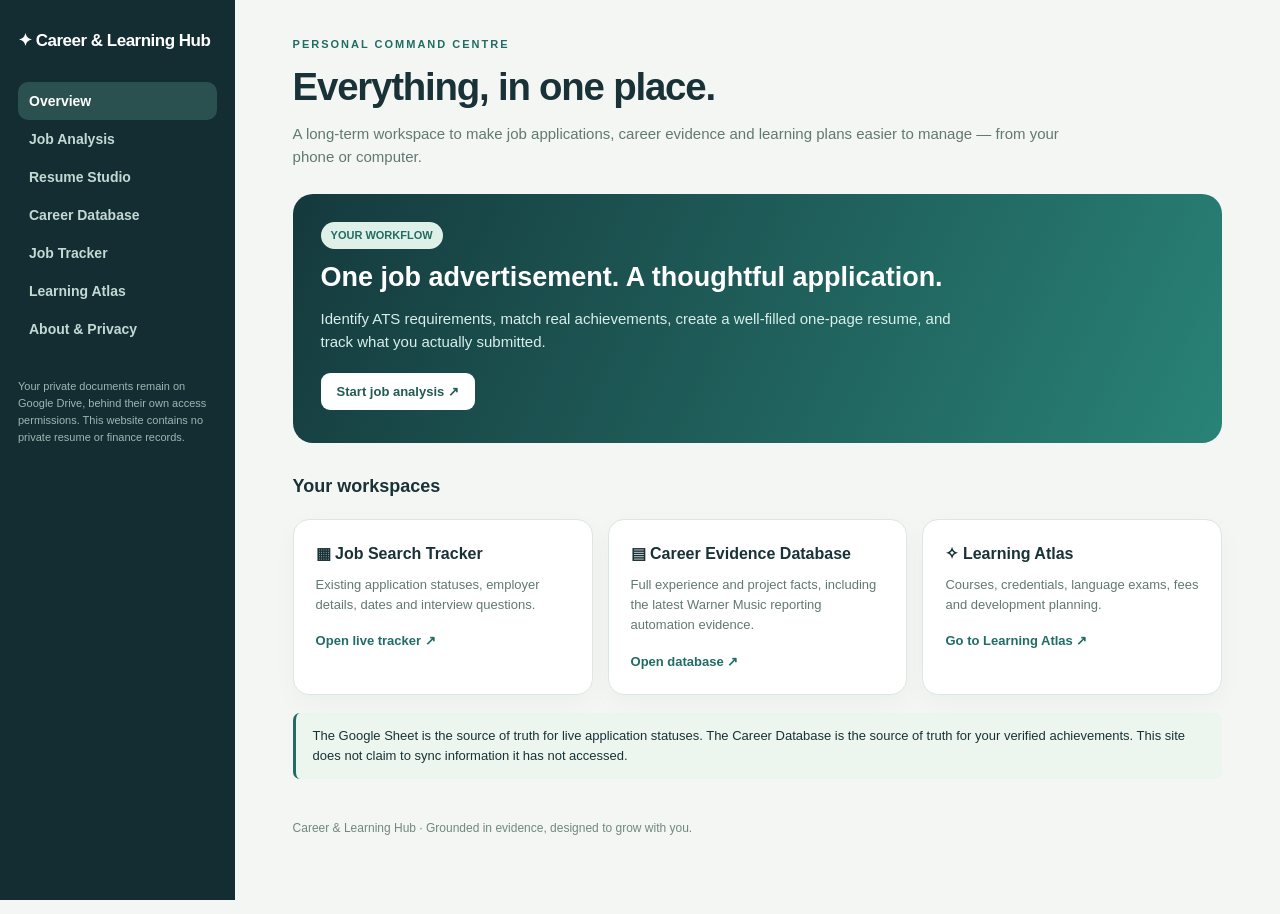
==== index.html @ 5678b3d5 "Create public career hub gateway with ATS-first workflow" ====
<!doctype html><html lang="en"><head><meta charset="utf-8"><meta name="viewport" content="width=device-width,initial-scale=1"><meta name="theme-color" content="#152c31"><title>Career & Learning Hub</title><style>:root{--ink:#193237;--green:#216c64;--bg:#f3f6f3;--line:#dce6e2}*{box-sizing:border-box}body{margin:0;color:var(--ink);background:var(--bg);font:15px/1.55 -apple-system,BlinkMacSystemFont,"Segoe UI",sans-serif}.wrap{display:grid;grid-template-columns:235px minmax(0,1fr);min-height:100vh}aside{background:#142d32;color:#dceee7;padding:28px 18px;position:sticky;top:0;height:100vh}aside h2{font-size:17px;margin:0 0 28px;color:white;letter-spacing:-.5px}aside button{display:block;background:transparent;color:#c3d9d4;border:0;border-radius:10px;width:100%;text-align:left;padding:11px;cursor:pointer;font-size:14px;font-weight:600}aside button:hover,aside button.active{background:#2a5050;color:white}aside p{font-size:11px;color:#9bb8b2;margin-top:30px}main{padding:36px clamp(18px,4.5vw,70px);max-width:1320px;width:100%;margin:auto}.eyebrow{color:var(--green);font-weight:800;letter-spacing:2px;font-size:11px}.title{font-size:clamp(30px,3vw,42px);letter-spacing:-1.2px;margin:4px 0 5px}.muted{color:#627872}.lead{max-width:770px;margin-top:0}.hero{background:linear-gradient(115deg,#15393d,#298377);border-radius:20px;color:white;padding:28px;margin-top:26px}.hero h2{font-size:27px;margin:8px 0}.hero p{color:#d8efea;margin:4px 0 15px;max-width:650px}.grid{display:grid;grid-template-columns:repeat(3,1fr);gap:15px;margin:18px 0}.card{background:white;border:1px solid var(--line);border-radius:16px;padding:22px;box-shadow:0 8px 26px #193f3008}.card h3{margin:0 0 8px;font-size:16px}.card p{color:#627872;margin:0;font-size:13px}.link{color:var(--green);font-weight:750;text-decoration:none;font-size:13px;display:inline-block;margin-top:16px}.link:hover{text-decoration:underline}.btn{background:var(--green);color:white;border:0;border-radius:9px;padding:11px 16px;font-size:13px;font-weight:700;cursor:pointer;display:inline-block;margin:5px 5px 5px 0}.btn.second{color:var(--green);background:#e2f0eb}.section{font-size:18px;margin-top:30px}label{font-size:13px;font-weight:700;display:block;margin-bottom:7px}input,textarea{border:1px solid #c8d7d2;border-radius:10px;padding:12px 13px;width:100%;font:inherit;color:var(--ink)}textarea{min-height:190px;resize:vertical}.cols{display:grid;grid-template-columns:1.4fr 1fr;gap:16px}.page{display:none}.page.active{display:block}.pill{display:inline-block;font-size:11px;padding:5px 10px;background:#dff0e9;color:#216c64;border-radius:99px;font-weight:700}.row{display:flex;justify-content:space-between;align-items:center;gap:20px;padding:15px 0;border-bottom:1px solid var(--line)}.row a{color:var(--green);font-weight:700}.note{background:#ecf6ee;border-left:3px solid var(--green);padding:13px 17px;margin-top:16px;border-radius:7px;font-size:13px}.check{display:block;padding:8px 0;font-size:13px;color:#4d645e}.check input{width:auto;margin-right:9px}footer{padding:40px 0;font-size:12px;color:#738780}@media(max-width:850px){.wrap{display:block}aside{position:relative;height:auto;padding:18px}aside h2{margin:0 0 10px}nav{display:flex;gap:4px;overflow:auto}aside button{width:auto;white-space:nowrap;padding:9px 12px}aside p{display:none}main{padding:25px 18px}.grid,.cols{grid-template-columns:1fr}}</style></head><body><div class="wrap"><aside><h2>✦ Career & Learning Hub</h2><nav><button class="active" data-page="home">Overview</button><button data-page="apply">Job Analysis</button><button data-page="studio">Resume Studio</button><button data-page="record">Career Database</button><button data-page="tracker">Job Tracker</button><button data-page="learn">Learning Atlas</button><button data-page="about">About & Privacy</button></nav><p>Your private documents remain on Google Drive, behind their own access permissions. This website contains no private resume or finance records.</p></aside><main><div class="page active" id="home"><div class="eyebrow">PERSONAL COMMAND CENTRE</div><h1 class="title">Everything, in one place.</h1><p class="lead muted">A long-term workspace to make job applications, career evidence and learning plans easier to manage — from your phone or computer.</p><div class="hero"><span class="pill">YOUR WORKFLOW</span><h2>One job advertisement. A thoughtful application.</h2><p>Identify ATS requirements, match real achievements, create a well-filled one-page resume, and track what you actually submitted.</p><button class="btn" style="background:white;color:#225b54" onclick="show('apply')">Start job analysis ↗</button></div><h2 class="section">Your workspaces</h2><div class="grid"><div class="card"><h3>▦ Job Search Tracker</h3><p>Existing application statuses, employer details, dates and interview questions.</p><a class="link" target="_blank" rel="noopener" href="https://docs.google.com/spreadsheets/d/13AzHerJsNeVkLoNNlolljButKMDNS-WcrKO5Dhg8IFI/edit">Open live tracker ↗</a></div><div class="card"><h3>▤ Career Evidence Database</h3><p>Full experience and project facts, including the latest Warner Music reporting automation evidence.</p><a class="link" target="_blank" rel="noopener" href="https://docs.google.com/document/d/1NegzHbs26tu6FH81Z61_im1c344aH3s_83smQ58kPVE/edit">Open database ↗</a></div><div class="card"><h3>✧ Learning Atlas</h3><p>Courses, credentials, language exams, fees and development planning.</p><a class="link" href="#learn" onclick="show('learn')">Go to Learning Atlas ↗</a></div></div><div class="note">The Google Sheet is the source of truth for live application statuses. The Career Database is the source of truth for your verified achievements. This site does not claim to sync information it has not accessed.</div></div><div class="page" id="apply"><div class="eyebrow">APPLICATION WORKFLOW · STEP 1</div><h1 class="title">Job Analysis</h1><p class="lead muted">Paste an advertisement. The built-in keyword scanner is a first pass, not an ATS prediction or automatic evidence verification.</p><div class="cols" style="margin-top:23px"><div class="card"><label>Company and role</label><input id="role" placeholder="e.g. FP&A Analyst — Company"><label style="margin-top:14px">Full advertisement</label><textarea id="ad" placeholder="Paste responsibilities and requirements here..."></textarea><button class="btn" id="scan">Extract key terms</button><button class="btn second" id="copyanalysis">Copy full AI analysis request</button></div><div class="card"><h3>ATS analysis</h3><p id="output">Paste a job advertisement to begin. Your text is processed in this browser; it is not uploaded by this site.</p><div id="keywords"></div></div></div></div><div class="page" id="studio"><div class="eyebrow">APPLICATION WORKFLOW · STEP 2</div><h1 class="title">Resume Studio</h1><p class="lead muted">ATS-first content, sourced achievements and a properly balanced one-page A4 design — using the exact formatting style you established.</p><div class="card"><h3>Mandatory resume quality checklist</h3><div id="checklist"></div><p class="muted" style="font-size:12px">Checklist state stays on this browser only. Automatic PDF/DOCX production and cross-device sync are not yet part of this version.</p><button class="btn" id="copyresume">Copy resume-generation request</button><a class="btn second" target="_blank" href="https://docs.google.com/document/d/1NegzHbs26tu6FH81Z61_im1c344aH3s_83smQ58kPVE/edit" style="text-decoration:none">Open evidence database ↗</a></div></div><div class="page" id="record"><div class="eyebrow">VERIFIED KNOWLEDGE</div><h1 class="title">Career Database</h1><p class="lead muted">Your long-form experience, projects, codebase achievements and planning, editable over time.</p><div class="grid"><div class="card"><h3>Career Evidence Database</h3><p>20+ detailed sections, including the newest GAS architecture, validations, testing, deployment and training updates.</p><a class="link" target="_blank" href="https://docs.google.com/document/d/1NegzHbs26tu6FH81Z61_im1c344aH3s_83smQ58kPVE/edit">Open long-form database ↗</a></div><div class="card"><h3>Master Guide</h3><p>Permanent resume style, ATS workflow, status rules and continuity instructions.</p><a class="link" target="_blank" href="https://docs.google.com/document/d/1HAg74gvbQYX8l7IyF7mKuKb_IF8icAsLSRKldOt6AaU/edit">Open Master Guide ↗</a></div><div class="card"><h3>Add new experiences</h3><p>Paste new achievements into ChatGPT or Claude and ask it to append evidence to the same Google document.</p><button class="btn second" id="copyupdate">Copy update request</button></div></div></div><div class="page" id="tracker"><div class="eyebrow">ONE LIVE APPLICATION RECORD</div><h1 class="title">Job Tracker</h1><p class="lead muted">Applications, vacancies, recruiter responses and interviews live in the existing connected Google Sheet.</p><div class="card"><h3>Job Search Command Centre</h3><p>Always check the actual spreadsheet before counting submitted applications.</p><a class="btn" href="https://docs.google.com/spreadsheets/d/13AzHerJsNeVkLoNNlolljButKMDNS-WcrKO5Dhg8IFI/edit" target="_blank" style="text-decoration:none;margin-top:18px">Open live Google Sheet ↗</a></div><div class="note">A job is only marked “Applied” after you confirm completing the application. Portal failures should remain “Not applied,” with a note about what happened.</div></div><div class="page" id="learn"><div class="eyebrow">DEVELOPMENT AND COURSES</div><h1 class="title">Learning Atlas</h1><p class="lead muted">Your original interactive planner is retained in ChatGPT Library → Career and Learning Hub → Learning_Atlas_Interactive_Planner.html.</p><div class="grid"><div class="card"><h3>Interactive Planner</h3><p>The original HTML is stored in your private ChatGPT Library. Open it there rather than publishing its contents without access controls.</p></div><div class="card"><h3>Certification Plan</h3><p>Track PL-300, FPAP, BIDA, FMVA, ECBA and language examinations in the planner.</p></div><div class="card"><h3>Job-driven learning</h3><p>Compare recurring job gaps to your course plans before spending time or money on a credential.</p></div></div></div><div class="page" id="about"><div class="eyebrow">VERSION 1 · CAPABILITIES</div><h1 class="title">Privacy and roadmap</h1><div class="cols"><div class="card"><h3>Working now</h3><p>Mobile-friendly hosted directory, links to your private live records, basic local ATS keyword extraction, copyable AI prompts and a device-local resume checklist.</p></div><div class="card"><h3>Not integrated yet</h3><p>Cloud login, direct Sheet updates, server-side AI API calls, automatic document rendering/quality checks, and cross-device persistence of notes. These require secure backend integration.</p></div></div><div class="note">Do not paste confidential employer documents, code, employee data or passwords into this public site. Google document links still require the correct Google-account permissions.</div></div><footer>Career & Learning Hub · Grounded in evidence, designed to grow with you.</footer></main></div><script>const $=id=>document.getElementById(id);function show(x){document.querySelectorAll('.page').forEach(e=>e.classList.toggle('active',e.id===x));document.querySelectorAll('aside button').forEach(e=>e.classList.toggle('active',e.dataset.page===x));history.replaceState(null,'','#'+x);window.scrollTo(0,0)}window.show=show;document.querySelectorAll('aside button').forEach(b=>b.onclick=()=>show(b.dataset.page));if(location.hash&&$(location.hash.slice(1)))show(location.hash.slice(1));const doc='https://docs.google.com/document/d/1NegzHbs26tu6FH81Z61_im1c344aH3s_83smQ58kPVE/edit',guide='https://docs.google.com/document/d/1HAg74gvbQYX8l7IyF7mKuKb_IF8icAsLSRKldOt6AaU/edit',tracker='https://docs.google.com/spreadsheets/d/13AzHerJsNeVkLoNNlolljButKMDNS-WcrKO5Dhg8IFI/edit';const terms=[['FP&A',/fp&a|financial planning|financial analys/i],['Budgeting',/budget/i],['Forecasting',/forecast/i],['Variance analysis',/variance|actuals? vs/i],['Cash flow',/cash.flow/i],['Financial reporting',/financial report|management report/i],['Accounting',/accounting|general ledger|\bGL\b/i],['Reconciliations',/reconcil/i],['Excel',/excel|spreadsheets?/i],['SQL',/\bSQL\b/i],['Python',/python/i],['Power BI',/power.bi|\bDAX\b/i],['Tableau',/tableau/i],['ERP / SAP',/\bERP\b|\bSAP\b|Oracle/i],['Automation / AI',/automati|\bAI\b|apps script|\bVBA\b/i],['Data quality',/validat|data accuracy|data quality|exceptions/i],['Dashboards',/dashboard|visuali[sz]/i],['Stakeholders',/stakeholder|collaborat|business partner/i],['KPIs',/\bKPI\b|performance metrics/i],['Documentation',/documentat|playbook|\bSOP\b/i],['Process improvement',/process improv|transform|streamlin/i],['Testing',/testing|\bUAT\b|troubleshoot/i]];$('scan').onclick=()=>{let s=$('ad').value;if(s.trim().length<35){$('output').textContent='Paste a complete advertisement first.';return}let found=terms.filter(x=>x[1].test(s));$('output').textContent=found.length+' categories detected. Their match to your experience still needs verification.';$('keywords').replaceChildren(...found.map(x=>{let p=document.createElement('p');p.style.cssText='margin:8px 0;color:#216c64;font-size:13px';p.textContent='✓ '+x[0]+' · check evidence';return p}))};async function cp(s,b){try{await navigator.clipboard.writeText(s);let p=b.textContent;b.textContent='Copied ✓';setTimeout(()=>b.textContent=p,1800)}catch(_){prompt('Copy:',s)}}function base(){return 'Use my Career Evidence Database '+doc+' and Master Guide '+guide+'. Use the EXISTING Job Tracker '+tracker+'. Never invent experience, and mark a job Applied only after I confirm.'}$('copyanalysis').onclick=e=>cp(base()+'\nAnalyse the following advertisement: verify job legitimacy, identify ALL ATS keywords, match each with actual evidence from my database (verified/partial/missing), select relevant achievements, create a tailored one-page A4 PDF and DOCX resume using my black-and-white Infosys reference, fill meaningful blank space with DISTINCT additional evidence, render/check fonts, whitespace and page count, draft a cover letter or application answers if appropriate, and add this opportunity and interview questions to the existing tracker without marking Applied.\nRole: '+$('role').value+'\nAd:\n'+$('ad').value,e.currentTarget);const checks=['High-value ATS keywords extracted','Every term matched to verified / partial / missing evidence','Relevant achievements prioritized with honest metrics','Additional distinct accomplishments fill meaningful blank space','One A4 page, black headers, centered contact details','Readable font, justified bullets and aligned dates','Rendered PDF checked for overflow and empty footer'];checks.forEach((x,i)=>{let l=document.createElement('label');l.className='check';let a=document.createElement('input');a.type='checkbox';a.checked=localStorage.getItem('check'+i)==='1';a.onchange=()=>localStorage.setItem('check'+i,a.checked?'1':'0');l.append(a,x);$('checklist').appendChild(l)});$('copyresume').onclick=e=>cp(base()+'\nFor the current job, extract ATS keywords first and tailor a complete truthful one-page A4 resume. Use relevant achievements first, then fill remaining space with distinct confirmed accomplishments; avoid padding, tiny fonts and large blank areas. Produce PDF+DOCX, render and visually inspect; apply my uploaded Infosys style.',e.currentTarget);$('copyupdate').onclick=e=>cp('Update the SAME live Career Evidence Database '+doc+' using my new career/project facts. Record date, evidence, scale, problem, my role, tools, tested/live/planned status, privacy and updated resume-ready bullets. Append change history; do not make a duplicate document.',e.currentTarget);</script></body></html>
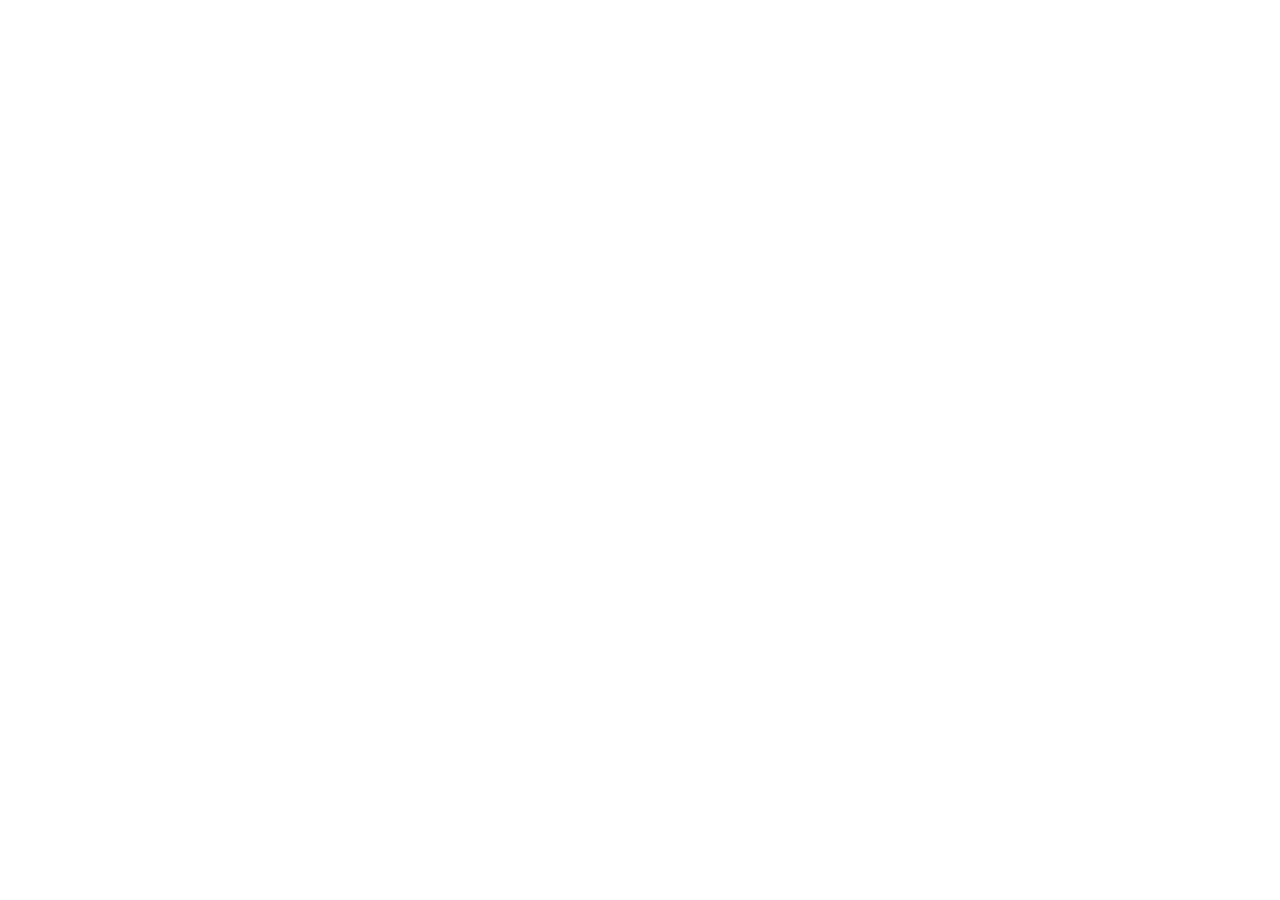
==== commit 7e05d70e: "Replace placeholder hub with private integrated application redirect" ====
--- a/index.html
+++ b/index.html
@@ -1 +1 @@
-<!doctype html><html lang="en"><head><meta charset="utf-8"><meta name="viewport" content="width=device-width,initial-scale=1"><meta name="theme-color" content="#152c31"><title>Career & Learning Hub</title><style>:root{--ink:#193237;--green:#216c64;--bg:#f3f6f3;--line:#dce6e2}*{box-sizing:border-box}body{margin:0;color:var(--ink);background:var(--bg);font:15px/1.55 -apple-system,BlinkMacSystemFont,"Segoe UI",sans-serif}.wrap{display:grid;grid-template-columns:235px minmax(0,1fr);min-height:100vh}aside{background:#142d32;color:#dceee7;padding:28px 18px;position:sticky;top:0;height:100vh}aside h2{font-size:17px;margin:0 0 28px;color:white;letter-spacing:-.5px}aside button{display:block;background:transparent;color:#c3d9d4;border:0;border-radius:10px;width:100%;text-align:left;padding:11px;cursor:pointer;font-size:14px;font-weight:600}aside button:hover,aside button.active{background:#2a5050;color:white}aside p{font-size:11px;color:#9bb8b2;margin-top:30px}main{padding:36px clamp(18px,4.5vw,70px);max-width:1320px;width:100%;margin:auto}.eyebrow{color:var(--green);font-weight:800;letter-spacing:2px;font-size:11px}.title{font-size:clamp(30px,3vw,42px);letter-spacing:-1.2px;margin:4px 0 5px}.muted{color:#627872}.lead{max-width:770px;margin-top:0}.hero{background:linear-gradient(115deg,#15393d,#298377);border-radius:20px;color:white;padding:28px;margin-top:26px}.hero h2{font-size:27px;margin:8px 0}.hero p{color:#d8efea;margin:4px 0 15px;max-width:650px}.grid{display:grid;grid-template-columns:repeat(3,1fr);gap:15px;margin:18px 0}.card{background:white;border:1px solid var(--line);border-radius:16px;padding:22px;box-shadow:0 8px 26px #193f3008}.card h3{margin:0 0 8px;font-size:16px}.card p{color:#627872;margin:0;font-size:13px}.link{color:var(--green);font-weight:750;text-decoration:none;font-size:13px;display:inline-block;margin-top:16px}.link:hover{text-decoration:underline}.btn{background:var(--green);color:white;border:0;border-radius:9px;padding:11px 16px;font-size:13px;font-weight:700;cursor:pointer;display:inline-block;margin:5px 5px 5px 0}.btn.second{color:var(--green);background:#e2f0eb}.section{font-size:18px;margin-top:30px}label{font-size:13px;font-weight:700;display:block;margin-bottom:7px}input,textarea{border:1px solid #c8d7d2;border-radius:10px;padding:12px 13px;width:100%;font:inherit;color:var(--ink)}textarea{min-height:190px;resize:vertical}.cols{display:grid;grid-template-columns:1.4fr 1fr;gap:16px}.page{display:none}.page.active{display:block}.pill{display:inline-block;font-size:11px;padding:5px 10px;background:#dff0e9;color:#216c64;border-radius:99px;font-weight:700}.row{display:flex;justify-content:space-between;align-items:center;gap:20px;padding:15px 0;border-bottom:1px solid var(--line)}.row a{color:var(--green);font-weight:700}.note{background:#ecf6ee;border-left:3px solid var(--green);padding:13px 17px;margin-top:16px;border-radius:7px;font-size:13px}.check{display:block;padding:8px 0;font-size:13px;color:#4d645e}.check input{width:auto;margin-right:9px}footer{padding:40px 0;font-size:12px;color:#738780}@media(max-width:850px){.wrap{display:block}aside{position:relative;height:auto;padding:18px}aside h2{margin:0 0 10px}nav{display:flex;gap:4px;overflow:auto}aside button{width:auto;white-space:nowrap;padding:9px 12px}aside p{display:none}main{padding:25px 18px}.grid,.cols{grid-template-columns:1fr}}</style></head><body><div class="wrap"><aside><h2>✦ Career & Learning Hub</h2><nav><button class="active" data-page="home">Overview</button><button data-page="apply">Job Analysis</button><button data-page="studio">Resume Studio</button><button data-page="record">Career Database</button><button data-page="tracker">Job Tracker</button><button data-page="learn">Learning Atlas</button><button data-page="about">About & Privacy</button></nav><p>Your private documents remain on Google Drive, behind their own access permissions. This website contains no private resume or finance records.</p></aside><main><div class="page active" id="home"><div class="eyebrow">PERSONAL COMMAND CENTRE</div><h1 class="title">Everything, in one place.</h1><p class="lead muted">A long-term workspace to make job applications, career evidence and learning plans easier to manage — from your phone or computer.</p><div class="hero"><span class="pill">YOUR WORKFLOW</span><h2>One job advertisement. A thoughtful application.</h2><p>Identify ATS requirements, match real achievements, create a well-filled one-page resume, and track what you actually submitted.</p><button class="btn" style="background:white;color:#225b54" onclick="show('apply')">Start job analysis ↗</button></div><h2 class="section">Your workspaces</h2><div class="grid"><div class="card"><h3>▦ Job Search Tracker</h3><p>Existing application statuses, employer details, dates and interview questions.</p><a class="link" target="_blank" rel="noopener" href="https://docs.google.com/spreadsheets/d/13AzHerJsNeVkLoNNlolljButKMDNS-WcrKO5Dhg8IFI/edit">Open live tracker ↗</a></div><div class="card"><h3>▤ Career Evidence Database</h3><p>Full experience and project facts, including the latest Warner Music reporting automation evidence.</p><a class="link" target="_blank" rel="noopener" href="https://docs.google.com/document/d/1NegzHbs26tu6FH81Z61_im1c344aH3s_83smQ58kPVE/edit">Open database ↗</a></div><div class="card"><h3>✧ Learning Atlas</h3><p>Courses, credentials, language exams, fees and development planning.</p><a class="link" href="#learn" onclick="show('learn')">Go to Learning Atlas ↗</a></div></div><div class="note">The Google Sheet is the source of truth for live application statuses. The Career Database is the source of truth for your verified achievements. This site does not claim to sync information it has not accessed.</div></div><div class="page" id="apply"><div class="eyebrow">APPLICATION WORKFLOW · STEP 1</div><h1 class="title">Job Analysis</h1><p class="lead muted">Paste an advertisement. The built-in keyword scanner is a first pass, not an ATS prediction or automatic evidence verification.</p><div class="cols" style="margin-top:23px"><div class="card"><label>Company and role</label><input id="role" placeholder="e.g. FP&A Analyst — Company"><label style="margin-top:14px">Full advertisement</label><textarea id="ad" placeholder="Paste responsibilities and requirements here..."></textarea><button class="btn" id="scan">Extract key terms</button><button class="btn second" id="copyanalysis">Copy full AI analysis request</button></div><div class="card"><h3>ATS analysis</h3><p id="output">Paste a job advertisement to begin. Your text is processed in this browser; it is not uploaded by this site.</p><div id="keywords"></div></div></div></div><div class="page" id="studio"><div class="eyebrow">APPLICATION WORKFLOW · STEP 2</div><h1 class="title">Resume Studio</h1><p class="lead muted">ATS-first content, sourced achievements and a properly balanced one-page A4 design — using the exact formatting style you established.</p><div class="card"><h3>Mandatory resume quality checklist</h3><div id="checklist"></div><p class="muted" style="font-size:12px">Checklist state stays on this browser only. Automatic PDF/DOCX production and cross-device sync are not yet part of this version.</p><button class="btn" id="copyresume">Copy resume-generation request</button><a class="btn second" target="_blank" href="https://docs.google.com/document/d/1NegzHbs26tu6FH81Z61_im1c344aH3s_83smQ58kPVE/edit" style="text-decoration:none">Open evidence database ↗</a></div></div><div class="page" id="record"><div class="eyebrow">VERIFIED KNOWLEDGE</div><h1 class="title">Career Database</h1><p class="lead muted">Your long-form experience, projects, codebase achievements and planning, editable over time.</p><div class="grid"><div class="card"><h3>Career Evidence Database</h3><p>20+ detailed sections, including the newest GAS architecture, validations, testing, deployment and training updates.</p><a class="link" target="_blank" href="https://docs.google.com/document/d/1NegzHbs26tu6FH81Z61_im1c344aH3s_83smQ58kPVE/edit">Open long-form database ↗</a></div><div class="card"><h3>Master Guide</h3><p>Permanent resume style, ATS workflow, status rules and continuity instructions.</p><a class="link" target="_blank" href="https://docs.google.com/document/d/1HAg74gvbQYX8l7IyF7mKuKb_IF8icAsLSRKldOt6AaU/edit">Open Master Guide ↗</a></div><div class="card"><h3>Add new experiences</h3><p>Paste new achievements into ChatGPT or Claude and ask it to append evidence to the same Google document.</p><button class="btn second" id="copyupdate">Copy update request</button></div></div></div><div class="page" id="tracker"><div class="eyebrow">ONE LIVE APPLICATION RECORD</div><h1 class="title">Job Tracker</h1><p class="lead muted">Applications, vacancies, recruiter responses and interviews live in the existing connected Google Sheet.</p><div class="card"><h3>Job Search Command Centre</h3><p>Always check the actual spreadsheet before counting submitted applications.</p><a class="btn" href="https://docs.google.com/spreadsheets/d/13AzHerJsNeVkLoNNlolljButKMDNS-WcrKO5Dhg8IFI/edit" target="_blank" style="text-decoration:none;margin-top:18px">Open live Google Sheet ↗</a></div><div class="note">A job is only marked “Applied” after you confirm completing the application. Portal failures should remain “Not applied,” with a note about what happened.</div></div><div class="page" id="learn"><div class="eyebrow">DEVELOPMENT AND COURSES</div><h1 class="title">Learning Atlas</h1><p class="lead muted">Your original interactive planner is retained in ChatGPT Library → Career and Learning Hub → Learning_Atlas_Interactive_Planner.html.</p><div class="grid"><div class="card"><h3>Interactive Planner</h3><p>The original HTML is stored in your private ChatGPT Library. Open it there rather than publishing its contents without access controls.</p></div><div class="card"><h3>Certification Plan</h3><p>Track PL-300, FPAP, BIDA, FMVA, ECBA and language examinations in the planner.</p></div><div class="card"><h3>Job-driven learning</h3><p>Compare recurring job gaps to your course plans before spending time or money on a credential.</p></div></div></div><div class="page" id="about"><div class="eyebrow">VERSION 1 · CAPABILITIES</div><h1 class="title">Privacy and roadmap</h1><div class="cols"><div class="card"><h3>Working now</h3><p>Mobile-friendly hosted directory, links to your private live records, basic local ATS keyword extraction, copyable AI prompts and a device-local resume checklist.</p></div><div class="card"><h3>Not integrated yet</h3><p>Cloud login, direct Sheet updates, server-side AI API calls, automatic document rendering/quality checks, and cross-device persistence of notes. These require secure backend integration.</p></div></div><div class="note">Do not paste confidential employer documents, code, employee data or passwords into this public site. Google document links still require the correct Google-account permissions.</div></div><footer>Career & Learning Hub · Grounded in evidence, designed to grow with you.</footer></main></div><script>const $=id=>document.getElementById(id);function show(x){document.querySelectorAll('.page').forEach(e=>e.classList.toggle('active',e.id===x));document.querySelectorAll('aside button').forEach(e=>e.classList.toggle('active',e.dataset.page===x));history.replaceState(null,'','#'+x);window.scrollTo(0,0)}window.show=show;document.querySelectorAll('aside button').forEach(b=>b.onclick=()=>show(b.dataset.page));if(location.hash&&$(location.hash.slice(1)))show(location.hash.slice(1));const doc='https://docs.google.com/document/d/1NegzHbs26tu6FH81Z61_im1c344aH3s_83smQ58kPVE/edit',guide='https://docs.google.com/document/d/1HAg74gvbQYX8l7IyF7mKuKb_IF8icAsLSRKldOt6AaU/edit',tracker='https://docs.google.com/spreadsheets/d/13AzHerJsNeVkLoNNlolljButKMDNS-WcrKO5Dhg8IFI/edit';const terms=[['FP&A',/fp&a|financial planning|financial analys/i],['Budgeting',/budget/i],['Forecasting',/forecast/i],['Variance analysis',/variance|actuals? vs/i],['Cash flow',/cash.flow/i],['Financial reporting',/financial report|management report/i],['Accounting',/accounting|general ledger|\bGL\b/i],['Reconciliations',/reconcil/i],['Excel',/excel|spreadsheets?/i],['SQL',/\bSQL\b/i],['Python',/python/i],['Power BI',/power.bi|\bDAX\b/i],['Tableau',/tableau/i],['ERP / SAP',/\bERP\b|\bSAP\b|Oracle/i],['Automation / AI',/automati|\bAI\b|apps script|\bVBA\b/i],['Data quality',/validat|data accuracy|data quality|exceptions/i],['Dashboards',/dashboard|visuali[sz]/i],['Stakeholders',/stakeholder|collaborat|business partner/i],['KPIs',/\bKPI\b|performance metrics/i],['Documentation',/documentat|playbook|\bSOP\b/i],['Process improvement',/process improv|transform|streamlin/i],['Testing',/testing|\bUAT\b|troubleshoot/i]];$('scan').onclick=()=>{let s=$('ad').value;if(s.trim().length<35){$('output').textContent='Paste a complete advertisement first.';return}let found=terms.filter(x=>x[1].test(s));$('output').textContent=found.length+' categories detected. Their match to your experience still needs verification.';$('keywords').replaceChildren(...found.map(x=>{let p=document.createElement('p');p.style.cssText='margin:8px 0;color:#216c64;font-size:13px';p.textContent='✓ '+x[0]+' · check evidence';return p}))};async function cp(s,b){try{await navigator.clipboard.writeText(s);let p=b.textContent;b.textContent='Copied ✓';setTimeout(()=>b.textContent=p,1800)}catch(_){prompt('Copy:',s)}}function base(){return 'Use my Career Evidence Database '+doc+' and Master Guide '+guide+'. Use the EXISTING Job Tracker '+tracker+'. Never invent experience, and mark a job Applied only after I confirm.'}$('copyanalysis').onclick=e=>cp(base()+'\nAnalyse the following advertisement: verify job legitimacy, identify ALL ATS keywords, match each with actual evidence from my database (verified/partial/missing), select relevant achievements, create a tailored one-page A4 PDF and DOCX resume using my black-and-white Infosys reference, fill meaningful blank space with DISTINCT additional evidence, render/check fonts, whitespace and page count, draft a cover letter or application answers if appropriate, and add this opportunity and interview questions to the existing tracker without marking Applied.\nRole: '+$('role').value+'\nAd:\n'+$('ad').value,e.currentTarget);const checks=['High-value ATS keywords extracted','Every term matched to verified / partial / missing evidence','Relevant achievements prioritized with honest metrics','Additional distinct accomplishments fill meaningful blank space','One A4 page, black headers, centered contact details','Readable font, justified bullets and aligned dates','Rendered PDF checked for overflow and empty footer'];checks.forEach((x,i)=>{let l=document.createElement('label');l.className='check';let a=document.createElement('input');a.type='checkbox';a.checked=localStorage.getItem('check'+i)==='1';a.onchange=()=>localStorage.setItem('check'+i,a.checked?'1':'0');l.append(a,x);$('checklist').appendChild(l)});$('copyresume').onclick=e=>cp(base()+'\nFor the current job, extract ATS keywords first and tailor a complete truthful one-page A4 resume. Use relevant achievements first, then fill remaining space with distinct confirmed accomplishments; avoid padding, tiny fonts and large blank areas. Produce PDF+DOCX, render and visually inspect; apply my uploaded Infosys style.',e.currentTarget);$('copyupdate').onclick=e=>cp('Update the SAME live Career Evidence Database '+doc+' using my new career/project facts. Record date, evidence, scale, problem, my role, tools, tested/live/planned status, privacy and updated resume-ready bullets. Append change history; do not make a duplicate document.',e.currentTarget);</script></body></html>+<!doctype html><html lang="en"><head><meta charset="utf-8"><meta name="viewport" content="width=device-width,initial-scale=1"><meta http-equiv="refresh" content="0;url=https://script.google.com/macros/s/AKfycbxh3dedZXEjRMKPeIP0q_VvLH_FdkSoYiWHkAcBmW5vYxP53RDG8F7QF15hFHZVBBM/exec"><meta name="robots" content="noindex,nofollow"><title>Opening your private Career &amp; Learning Hub</title><style>body{margin:0;min-height:100vh;display:grid;place-items:center;background:#f3f6f3;color:#193237;font:16px/1.5 -apple-system,BlinkMacSystemFont,Segoe UI,sans-serif}main{text-align:center;max-width:440px;padding:32px}a{display:inline-block;padding:12px 18px;border-radius:9px;background:#216c64;color:white;text-decoration:none;font-weight:700}p{color:#6b7d77}</style><script>location.replace('https://script.google.com/macros/s/AKfycbxh3dedZXEjRMKPeIP0q_VvLH_FdkSoYiWHkAcBmW5vYxP53RDG8F7QF15hFHZVBBM/exec');</script></head><body><main><h1>Career &amp; Learning Hub</h1><p>Opening your private interactive workspace. Sign in with your Google account if prompted.</p><a href="https://script.google.com/macros/s/AKfycbxh3dedZXEjRMKPeIP0q_VvLH_FdkSoYiWHkAcBmW5vYxP53RDG8F7QF15hFHZVBBM/exec">Open the private hub</a></main></body></html>
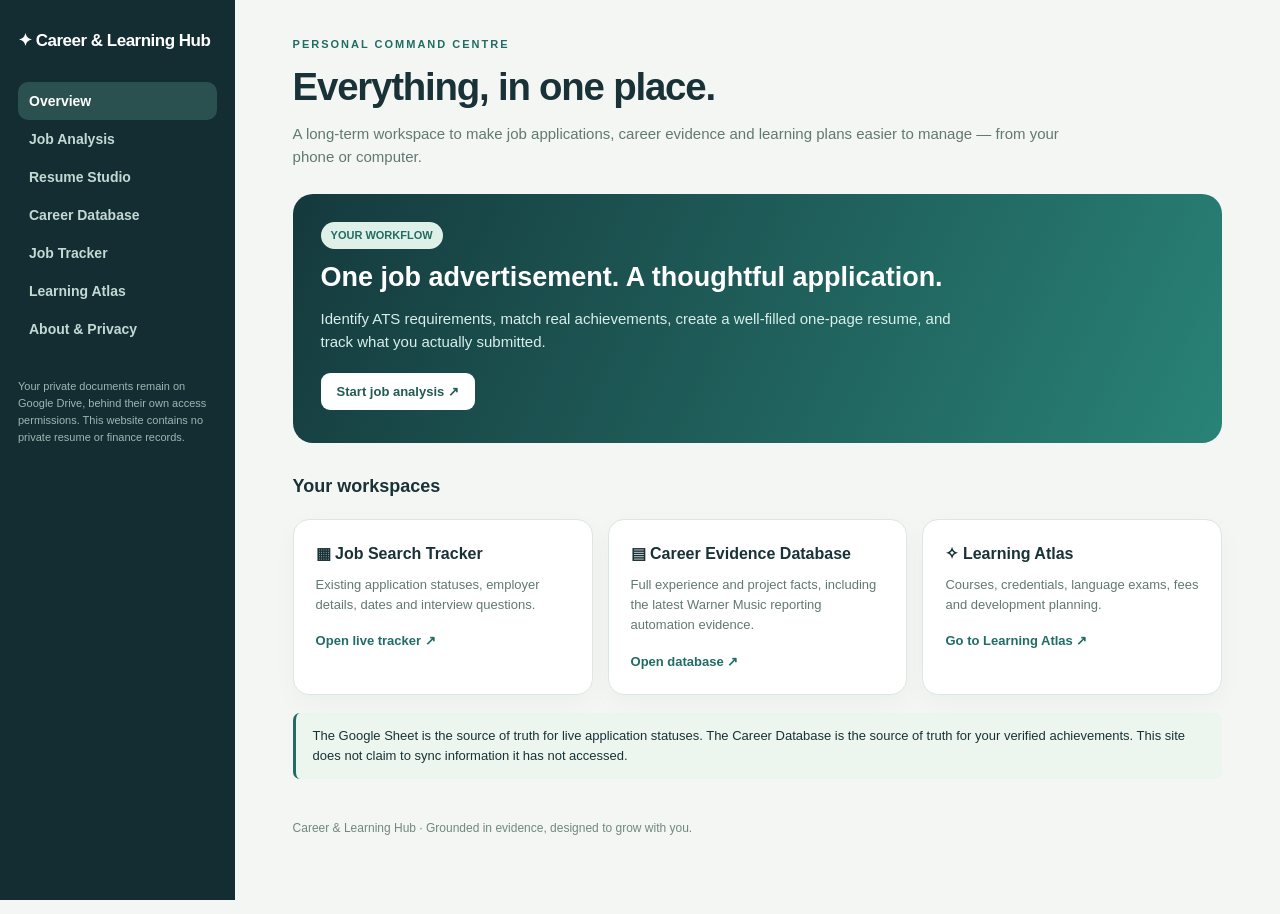
==== commit 035373e3: "Restore accessible site while private deployment authentication is fixed" ====
--- a/index.html
+++ b/index.html
@@ -1 +1 @@
-<!doctype html><html lang="en"><head><meta charset="utf-8"><meta name="viewport" content="width=device-width,initial-scale=1"><meta http-equiv="refresh" content="0;url=https://script.google.com/macros/s/AKfycbxh3dedZXEjRMKPeIP0q_VvLH_FdkSoYiWHkAcBmW5vYxP53RDG8F7QF15hFHZVBBM/exec"><meta name="robots" content="noindex,nofollow"><title>Opening your private Career &amp; Learning Hub</title><style>body{margin:0;min-height:100vh;display:grid;place-items:center;background:#f3f6f3;color:#193237;font:16px/1.5 -apple-system,BlinkMacSystemFont,Segoe UI,sans-serif}main{text-align:center;max-width:440px;padding:32px}a{display:inline-block;padding:12px 18px;border-radius:9px;background:#216c64;color:white;text-decoration:none;font-weight:700}p{color:#6b7d77}</style><script>location.replace('https://script.google.com/macros/s/AKfycbxh3dedZXEjRMKPeIP0q_VvLH_FdkSoYiWHkAcBmW5vYxP53RDG8F7QF15hFHZVBBM/exec');</script></head><body><main><h1>Career &amp; Learning Hub</h1><p>Opening your private interactive workspace. Sign in with your Google account if prompted.</p><a href="https://script.google.com/macros/s/AKfycbxh3dedZXEjRMKPeIP0q_VvLH_FdkSoYiWHkAcBmW5vYxP53RDG8F7QF15hFHZVBBM/exec">Open the private hub</a></main></body></html>+<!doctype html><html lang="en"><head><meta charset="utf-8"><meta name="viewport" content="width=device-width,initial-scale=1"><meta name="theme-color" content="#152c31"><title>Career & Learning Hub</title><style>:root{--ink:#193237;--green:#216c64;--bg:#f3f6f3;--line:#dce6e2}*{box-sizing:border-box}body{margin:0;color:var(--ink);background:var(--bg);font:15px/1.55 -apple-system,BlinkMacSystemFont,"Segoe UI",sans-serif}.wrap{display:grid;grid-template-columns:235px minmax(0,1fr);min-height:100vh}aside{background:#142d32;color:#dceee7;padding:28px 18px;position:sticky;top:0;height:100vh}aside h2{font-size:17px;margin:0 0 28px;color:white;letter-spacing:-.5px}aside button{display:block;background:transparent;color:#c3d9d4;border:0;border-radius:10px;width:100%;text-align:left;padding:11px;cursor:pointer;font-size:14px;font-weight:600}aside button:hover,aside button.active{background:#2a5050;color:white}aside p{font-size:11px;color:#9bb8b2;margin-top:30px}main{padding:36px clamp(18px,4.5vw,70px);max-width:1320px;width:100%;margin:auto}.eyebrow{color:var(--green);font-weight:800;letter-spacing:2px;font-size:11px}.title{font-size:clamp(30px,3vw,42px);letter-spacing:-1.2px;margin:4px 0 5px}.muted{color:#627872}.lead{max-width:770px;margin-top:0}.hero{background:linear-gradient(115deg,#15393d,#298377);border-radius:20px;color:white;padding:28px;margin-top:26px}.hero h2{font-size:27px;margin:8px 0}.hero p{color:#d8efea;margin:4px 0 15px;max-width:650px}.grid{display:grid;grid-template-columns:repeat(3,1fr);gap:15px;margin:18px 0}.card{background:white;border:1px solid var(--line);border-radius:16px;padding:22px;box-shadow:0 8px 26px #193f3008}.card h3{margin:0 0 8px;font-size:16px}.card p{color:#627872;margin:0;font-size:13px}.link{color:var(--green);font-weight:750;text-decoration:none;font-size:13px;display:inline-block;margin-top:16px}.link:hover{text-decoration:underline}.btn{background:var(--green);color:white;border:0;border-radius:9px;padding:11px 16px;font-size:13px;font-weight:700;cursor:pointer;display:inline-block;margin:5px 5px 5px 0}.btn.second{color:var(--green);background:#e2f0eb}.section{font-size:18px;margin-top:30px}label{font-size:13px;font-weight:700;display:block;margin-bottom:7px}input,textarea{border:1px solid #c8d7d2;border-radius:10px;padding:12px 13px;width:100%;font:inherit;color:var(--ink)}textarea{min-height:190px;resize:vertical}.cols{display:grid;grid-template-columns:1.4fr 1fr;gap:16px}.page{display:none}.page.active{display:block}.pill{display:inline-block;font-size:11px;padding:5px 10px;background:#dff0e9;color:#216c64;border-radius:99px;font-weight:700}.row{display:flex;justify-content:space-between;align-items:center;gap:20px;padding:15px 0;border-bottom:1px solid var(--line)}.row a{color:var(--green);font-weight:700}.note{background:#ecf6ee;border-left:3px solid var(--green);padding:13px 17px;margin-top:16px;border-radius:7px;font-size:13px}.check{display:block;padding:8px 0;font-size:13px;color:#4d645e}.check input{width:auto;margin-right:9px}footer{padding:40px 0;font-size:12px;color:#738780}@media(max-width:850px){.wrap{display:block}aside{position:relative;height:auto;padding:18px}aside h2{margin:0 0 10px}nav{display:flex;gap:4px;overflow:auto}aside button{width:auto;white-space:nowrap;padding:9px 12px}aside p{display:none}main{padding:25px 18px}.grid,.cols{grid-template-columns:1fr}}</style></head><body><div class="wrap"><aside><h2>✦ Career & Learning Hub</h2><nav><button class="active" data-page="home">Overview</button><button data-page="apply">Job Analysis</button><button data-page="studio">Resume Studio</button><button data-page="record">Career Database</button><button data-page="tracker">Job Tracker</button><button data-page="learn">Learning Atlas</button><button data-page="about">About & Privacy</button></nav><p>Your private documents remain on Google Drive, behind their own access permissions. This website contains no private resume or finance records.</p></aside><main><div class="page active" id="home"><div class="eyebrow">PERSONAL COMMAND CENTRE</div><h1 class="title">Everything, in one place.</h1><p class="lead muted">A long-term workspace to make job applications, career evidence and learning plans easier to manage — from your phone or computer.</p><div class="hero"><span class="pill">YOUR WORKFLOW</span><h2>One job advertisement. A thoughtful application.</h2><p>Identify ATS requirements, match real achievements, create a well-filled one-page resume, and track what you actually submitted.</p><button class="btn" style="background:white;color:#225b54" onclick="show('apply')">Start job analysis ↗</button></div><h2 class="section">Your workspaces</h2><div class="grid"><div class="card"><h3>▦ Job Search Tracker</h3><p>Existing application statuses, employer details, dates and interview questions.</p><a class="link" target="_blank" rel="noopener" href="https://docs.google.com/spreadsheets/d/13AzHerJsNeVkLoNNlolljButKMDNS-WcrKO5Dhg8IFI/edit">Open live tracker ↗</a></div><div class="card"><h3>▤ Career Evidence Database</h3><p>Full experience and project facts, including the latest Warner Music reporting automation evidence.</p><a class="link" target="_blank" rel="noopener" href="https://docs.google.com/document/d/1NegzHbs26tu6FH81Z61_im1c344aH3s_83smQ58kPVE/edit">Open database ↗</a></div><div class="card"><h3>✧ Learning Atlas</h3><p>Courses, credentials, language exams, fees and development planning.</p><a class="link" href="#learn" onclick="show('learn')">Go to Learning Atlas ↗</a></div></div><div class="note">The Google Sheet is the source of truth for live application statuses. The Career Database is the source of truth for your verified achievements. This site does not claim to sync information it has not accessed.</div></div><div class="page" id="apply"><div class="eyebrow">APPLICATION WORKFLOW · STEP 1</div><h1 class="title">Job Analysis</h1><p class="lead muted">Paste an advertisement. The built-in keyword scanner is a first pass, not an ATS prediction or automatic evidence verification.</p><div class="cols" style="margin-top:23px"><div class="card"><label>Company and role</label><input id="role" placeholder="e.g. FP&A Analyst — Company"><label style="margin-top:14px">Full advertisement</label><textarea id="ad" placeholder="Paste responsibilities and requirements here..."></textarea><button class="btn" id="scan">Extract key terms</button><button class="btn second" id="copyanalysis">Copy full AI analysis request</button></div><div class="card"><h3>ATS analysis</h3><p id="output">Paste a job advertisement to begin. Your text is processed in this browser; it is not uploaded by this site.</p><div id="keywords"></div></div></div></div><div class="page" id="studio"><div class="eyebrow">APPLICATION WORKFLOW · STEP 2</div><h1 class="title">Resume Studio</h1><p class="lead muted">ATS-first content, sourced achievements and a properly balanced one-page A4 design — using the exact formatting style you established.</p><div class="card"><h3>Mandatory resume quality checklist</h3><div id="checklist"></div><p class="muted" style="font-size:12px">Checklist state stays on this browser only. Automatic PDF/DOCX production and cross-device sync are not yet part of this version.</p><button class="btn" id="copyresume">Copy resume-generation request</button><a class="btn second" target="_blank" href="https://docs.google.com/document/d/1NegzHbs26tu6FH81Z61_im1c344aH3s_83smQ58kPVE/edit" style="text-decoration:none">Open evidence database ↗</a></div></div><div class="page" id="record"><div class="eyebrow">VERIFIED KNOWLEDGE</div><h1 class="title">Career Database</h1><p class="lead muted">Your long-form experience, projects, codebase achievements and planning, editable over time.</p><div class="grid"><div class="card"><h3>Career Evidence Database</h3><p>20+ detailed sections, including the newest GAS architecture, validations, testing, deployment and training updates.</p><a class="link" target="_blank" href="https://docs.google.com/document/d/1NegzHbs26tu6FH81Z61_im1c344aH3s_83smQ58kPVE/edit">Open long-form database ↗</a></div><div class="card"><h3>Master Guide</h3><p>Permanent resume style, ATS workflow, status rules and continuity instructions.</p><a class="link" target="_blank" href="https://docs.google.com/document/d/1HAg74gvbQYX8l7IyF7mKuKb_IF8icAsLSRKldOt6AaU/edit">Open Master Guide ↗</a></div><div class="card"><h3>Add new experiences</h3><p>Paste new achievements into ChatGPT or Claude and ask it to append evidence to the same Google document.</p><button class="btn second" id="copyupdate">Copy update request</button></div></div></div><div class="page" id="tracker"><div class="eyebrow">ONE LIVE APPLICATION RECORD</div><h1 class="title">Job Tracker</h1><p class="lead muted">Applications, vacancies, recruiter responses and interviews live in the existing connected Google Sheet.</p><div class="card"><h3>Job Search Command Centre</h3><p>Always check the actual spreadsheet before counting submitted applications.</p><a class="btn" href="https://docs.google.com/spreadsheets/d/13AzHerJsNeVkLoNNlolljButKMDNS-WcrKO5Dhg8IFI/edit" target="_blank" style="text-decoration:none;margin-top:18px">Open live Google Sheet ↗</a></div><div class="note">A job is only marked “Applied” after you confirm completing the application. Portal failures should remain “Not applied,” with a note about what happened.</div></div><div class="page" id="learn"><div class="eyebrow">DEVELOPMENT AND COURSES</div><h1 class="title">Learning Atlas</h1><p class="lead muted">Your original interactive planner is retained in ChatGPT Library → Career and Learning Hub → Learning_Atlas_Interactive_Planner.html.</p><div class="grid"><div class="card"><h3>Interactive Planner</h3><p>The original interactive HTML is backed up to your Google Drive, where you can access and download it when signed in.</p><a class="link" target="_blank" rel="noopener" href="https://drive.google.com/file/d/1Jqhzp52queE6L2gehsBYPsiXUf99uwab/view">Open Learning Atlas on Google Drive ↗</a><p class="muted" style="font-size:12px;margin-top:11px">Google Drive may download HTML rather than run it in-browser. The live website is not yet a hosted copy of the planner.</p></div><div class="card"><h3>Certification Plan</h3><p>Track PL-300, FPAP, BIDA, FMVA, ECBA and language examinations in the planner.</p></div><div class="card"><h3>Job-driven learning</h3><p>Compare recurring job gaps to your course plans before spending time or money on a credential.</p></div></div></div><div class="page" id="about"><div class="eyebrow">VERSION 1 · CAPABILITIES</div><h1 class="title">Privacy and roadmap</h1><div class="cols"><div class="card"><h3>Working now</h3><p>Mobile-friendly hosted directory, links to your private live records, basic local ATS keyword extraction, copyable AI prompts and a device-local resume checklist.</p></div><div class="card"><h3>Not integrated yet</h3><p>Cloud login, direct Sheet updates, server-side AI API calls, automatic document rendering/quality checks, and cross-device persistence of notes. These require secure backend integration.</p></div></div><div class="note">Do not paste confidential employer documents, code, employee data or passwords into this public site. Google document links still require the correct Google-account permissions.</div></div><footer>Career & Learning Hub · Grounded in evidence, designed to grow with you.</footer></main></div><script>const $=id=>document.getElementById(id);function show(x){document.querySelectorAll('.page').forEach(e=>e.classList.toggle('active',e.id===x));document.querySelectorAll('aside button').forEach(e=>e.classList.toggle('active',e.dataset.page===x));history.replaceState(null,'','#'+x);window.scrollTo(0,0)}window.show=show;document.querySelectorAll('aside button').forEach(b=>b.onclick=()=>show(b.dataset.page));if(location.hash&&$(location.hash.slice(1)))show(location.hash.slice(1));const doc='https://docs.google.com/document/d/1NegzHbs26tu6FH81Z61_im1c344aH3s_83smQ58kPVE/edit',guide='https://docs.google.com/document/d/1HAg74gvbQYX8l7IyF7mKuKb_IF8icAsLSRKldOt6AaU/edit',tracker='https://docs.google.com/spreadsheets/d/13AzHerJsNeVkLoNNlolljButKMDNS-WcrKO5Dhg8IFI/edit';const terms=[['FP&A',/fp&a|financial planning|financial analys/i],['Budgeting',/budget/i],['Forecasting',/forecast/i],['Variance analysis',/variance|actuals? vs/i],['Cash flow',/cash.flow/i],['Financial reporting',/financial report|management report/i],['Accounting',/accounting|general ledger|\bGL\b/i],['Reconciliations',/reconcil/i],['Excel',/excel|spreadsheets?/i],['SQL',/\bSQL\b/i],['Python',/python/i],['Power BI',/power.bi|\bDAX\b/i],['Tableau',/tableau/i],['ERP / SAP',/\bERP\b|\bSAP\b|Oracle/i],['Automation / AI',/automati|\bAI\b|apps script|\bVBA\b/i],['Data quality',/validat|data accuracy|data quality|exceptions/i],['Dashboards',/dashboard|visuali[sz]/i],['Stakeholders',/stakeholder|collaborat|business partner/i],['KPIs',/\bKPI\b|performance metrics/i],['Documentation',/documentat|playbook|\bSOP\b/i],['Process improvement',/process improv|transform|streamlin/i],['Testing',/testing|\bUAT\b|troubleshoot/i]];$('scan').onclick=()=>{let s=$('ad').value;if(s.trim().length<35){$('output').textContent='Paste a complete advertisement first.';return}let found=terms.filter(x=>x[1].test(s));$('output').textContent=found.length+' categories detected. Their match to your experience still needs verification.';$('keywords').replaceChildren(...found.map(x=>{let p=document.createElement('p');p.style.cssText='margin:8px 0;color:#216c64;font-size:13px';p.textContent='✓ '+x[0]+' · check evidence';return p}))};async function cp(s,b){try{await navigator.clipboard.writeText(s);let p=b.textContent;b.textContent='Copied ✓';setTimeout(()=>b.textContent=p,1800)}catch(_){prompt('Copy:',s)}}function base(){return 'Use my Career Evidence Database '+doc+' and Master Guide '+guide+'. Use the EXISTING Job Tracker '+tracker+'. Never invent experience, and mark a job Applied only after I confirm.'}$('copyanalysis').onclick=e=>cp(base()+'\nAnalyse the following advertisement: verify job legitimacy, identify ALL ATS keywords, match each with actual evidence from my database (verified/partial/missing), select relevant achievements, create a tailored one-page A4 PDF and DOCX resume using my black-and-white Infosys reference, fill meaningful blank space with DISTINCT additional evidence, render/check fonts, whitespace and page count, draft a cover letter or application answers if appropriate, and add this opportunity and interview questions to the existing tracker without marking Applied.\nRole: '+$('role').value+'\nAd:\n'+$('ad').value,e.currentTarget);const checks=['High-value ATS keywords extracted','Every term matched to verified / partial / missing evidence','Relevant achievements prioritized with honest metrics','Additional distinct accomplishments fill meaningful blank space','One A4 page, black headers, centered contact details','Readable font, justified bullets and aligned dates','Rendered PDF checked for overflow and empty footer'];checks.forEach((x,i)=>{let l=document.createElement('label');l.className='check';let a=document.createElement('input');a.type='checkbox';a.checked=localStorage.getItem('check'+i)==='1';a.onchange=()=>localStorage.setItem('check'+i,a.checked?'1':'0');l.append(a,x);$('checklist').appendChild(l)});$('copyresume').onclick=e=>cp(base()+'\nFor the current job, extract ATS keywords first and tailor a complete truthful one-page A4 resume. Use relevant achievements first, then fill remaining space with distinct confirmed accomplishments; avoid padding, tiny fonts and large blank areas. Produce PDF+DOCX, render and visually inspect; apply my uploaded Infosys style.',e.currentTarget);$('copyupdate').onclick=e=>cp('Update the SAME live Career Evidence Database '+doc+' using my new career/project facts. Record date, evidence, scale, problem, my role, tools, tested/live/planned status, privacy and updated resume-ready bullets. Append change history; do not make a duplicate document.',e.currentTarget);</script></body></html>
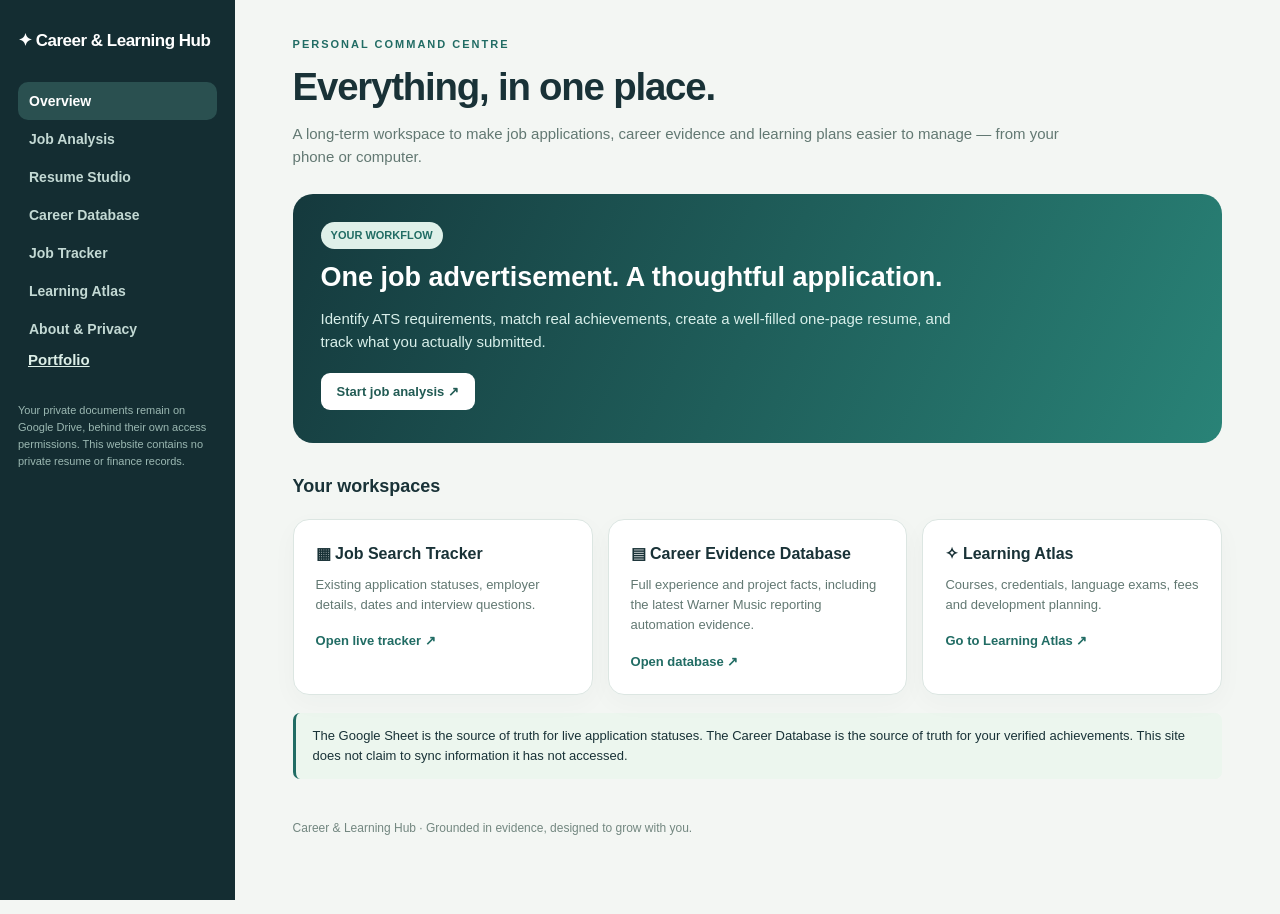
==== commit 0077927a: "Add Bell portfolio and FP&A interview case" ====
--- a/index.html
+++ b/index.html
@@ -1 +1 @@
-<!doctype html><html lang="en"><head><meta charset="utf-8"><meta name="viewport" content="width=device-width,initial-scale=1"><meta name="theme-color" content="#152c31"><title>Career & Learning Hub</title><style>:root{--ink:#193237;--green:#216c64;--bg:#f3f6f3;--line:#dce6e2}*{box-sizing:border-box}body{margin:0;color:var(--ink);background:var(--bg);font:15px/1.55 -apple-system,BlinkMacSystemFont,"Segoe UI",sans-serif}.wrap{display:grid;grid-template-columns:235px minmax(0,1fr);min-height:100vh}aside{background:#142d32;color:#dceee7;padding:28px 18px;position:sticky;top:0;height:100vh}aside h2{font-size:17px;margin:0 0 28px;color:white;letter-spacing:-.5px}aside button{display:block;background:transparent;color:#c3d9d4;border:0;border-radius:10px;width:100%;text-align:left;padding:11px;cursor:pointer;font-size:14px;font-weight:600}aside button:hover,aside button.active{background:#2a5050;color:white}aside p{font-size:11px;color:#9bb8b2;margin-top:30px}main{padding:36px clamp(18px,4.5vw,70px);max-width:1320px;width:100%;margin:auto}.eyebrow{color:var(--green);font-weight:800;letter-spacing:2px;font-size:11px}.title{font-size:clamp(30px,3vw,42px);letter-spacing:-1.2px;margin:4px 0 5px}.muted{color:#627872}.lead{max-width:770px;margin-top:0}.hero{background:linear-gradient(115deg,#15393d,#298377);border-radius:20px;color:white;padding:28px;margin-top:26px}.hero h2{font-size:27px;margin:8px 0}.hero p{color:#d8efea;margin:4px 0 15px;max-width:650px}.grid{display:grid;grid-template-columns:repeat(3,1fr);gap:15px;margin:18px 0}.card{background:white;border:1px solid var(--line);border-radius:16px;padding:22px;box-shadow:0 8px 26px #193f3008}.card h3{margin:0 0 8px;font-size:16px}.card p{color:#627872;margin:0;font-size:13px}.link{color:var(--green);font-weight:750;text-decoration:none;font-size:13px;display:inline-block;margin-top:16px}.link:hover{text-decoration:underline}.btn{background:var(--green);color:white;border:0;border-radius:9px;padding:11px 16px;font-size:13px;font-weight:700;cursor:pointer;display:inline-block;margin:5px 5px 5px 0}.btn.second{color:var(--green);background:#e2f0eb}.section{font-size:18px;margin-top:30px}label{font-size:13px;font-weight:700;display:block;margin-bottom:7px}input,textarea{border:1px solid #c8d7d2;border-radius:10px;padding:12px 13px;width:100%;font:inherit;color:var(--ink)}textarea{min-height:190px;resize:vertical}.cols{display:grid;grid-template-columns:1.4fr 1fr;gap:16px}.page{display:none}.page.active{display:block}.pill{display:inline-block;font-size:11px;padding:5px 10px;background:#dff0e9;color:#216c64;border-radius:99px;font-weight:700}.row{display:flex;justify-content:space-between;align-items:center;gap:20px;padding:15px 0;border-bottom:1px solid var(--line)}.row a{color:var(--green);font-weight:700}.note{background:#ecf6ee;border-left:3px solid var(--green);padding:13px 17px;margin-top:16px;border-radius:7px;font-size:13px}.check{display:block;padding:8px 0;font-size:13px;color:#4d645e}.check input{width:auto;margin-right:9px}footer{padding:40px 0;font-size:12px;color:#738780}@media(max-width:850px){.wrap{display:block}aside{position:relative;height:auto;padding:18px}aside h2{margin:0 0 10px}nav{display:flex;gap:4px;overflow:auto}aside button{width:auto;white-space:nowrap;padding:9px 12px}aside p{display:none}main{padding:25px 18px}.grid,.cols{grid-template-columns:1fr}}</style></head><body><div class="wrap"><aside><h2>✦ Career & Learning Hub</h2><nav><button class="active" data-page="home">Overview</button><button data-page="apply">Job Analysis</button><button data-page="studio">Resume Studio</button><button data-page="record">Career Database</button><button data-page="tracker">Job Tracker</button><button data-page="learn">Learning Atlas</button><button data-page="about">About & Privacy</button></nav><p>Your private documents remain on Google Drive, behind their own access permissions. This website contains no private resume or finance records.</p></aside><main><div class="page active" id="home"><div class="eyebrow">PERSONAL COMMAND CENTRE</div><h1 class="title">Everything, in one place.</h1><p class="lead muted">A long-term workspace to make job applications, career evidence and learning plans easier to manage — from your phone or computer.</p><div class="hero"><span class="pill">YOUR WORKFLOW</span><h2>One job advertisement. A thoughtful application.</h2><p>Identify ATS requirements, match real achievements, create a well-filled one-page resume, and track what you actually submitted.</p><button class="btn" style="background:white;color:#225b54" onclick="show('apply')">Start job analysis ↗</button></div><h2 class="section">Your workspaces</h2><div class="grid"><div class="card"><h3>▦ Job Search Tracker</h3><p>Existing application statuses, employer details, dates and interview questions.</p><a class="link" target="_blank" rel="noopener" href="https://docs.google.com/spreadsheets/d/13AzHerJsNeVkLoNNlolljButKMDNS-WcrKO5Dhg8IFI/edit">Open live tracker ↗</a></div><div class="card"><h3>▤ Career Evidence Database</h3><p>Full experience and project facts, including the latest Warner Music reporting automation evidence.</p><a class="link" target="_blank" rel="noopener" href="https://docs.google.com/document/d/1NegzHbs26tu6FH81Z61_im1c344aH3s_83smQ58kPVE/edit">Open database ↗</a></div><div class="card"><h3>✧ Learning Atlas</h3><p>Courses, credentials, language exams, fees and development planning.</p><a class="link" href="#learn" onclick="show('learn')">Go to Learning Atlas ↗</a></div></div><div class="note">The Google Sheet is the source of truth for live application statuses. The Career Database is the source of truth for your verified achievements. This site does not claim to sync information it has not accessed.</div></div><div class="page" id="apply"><div class="eyebrow">APPLICATION WORKFLOW · STEP 1</div><h1 class="title">Job Analysis</h1><p class="lead muted">Paste an advertisement. The built-in keyword scanner is a first pass, not an ATS prediction or automatic evidence verification.</p><div class="cols" style="margin-top:23px"><div class="card"><label>Company and role</label><input id="role" placeholder="e.g. FP&A Analyst — Company"><label style="margin-top:14px">Full advertisement</label><textarea id="ad" placeholder="Paste responsibilities and requirements here..."></textarea><button class="btn" id="scan">Extract key terms</button><button class="btn second" id="copyanalysis">Copy full AI analysis request</button></div><div class="card"><h3>ATS analysis</h3><p id="output">Paste a job advertisement to begin. Your text is processed in this browser; it is not uploaded by this site.</p><div id="keywords"></div></div></div></div><div class="page" id="studio"><div class="eyebrow">APPLICATION WORKFLOW · STEP 2</div><h1 class="title">Resume Studio</h1><p class="lead muted">ATS-first content, sourced achievements and a properly balanced one-page A4 design — using the exact formatting style you established.</p><div class="card"><h3>Mandatory resume quality checklist</h3><div id="checklist"></div><p class="muted" style="font-size:12px">Checklist state stays on this browser only. Automatic PDF/DOCX production and cross-device sync are not yet part of this version.</p><button class="btn" id="copyresume">Copy resume-generation request</button><a class="btn second" target="_blank" href="https://docs.google.com/document/d/1NegzHbs26tu6FH81Z61_im1c344aH3s_83smQ58kPVE/edit" style="text-decoration:none">Open evidence database ↗</a></div></div><div class="page" id="record"><div class="eyebrow">VERIFIED KNOWLEDGE</div><h1 class="title">Career Database</h1><p class="lead muted">Your long-form experience, projects, codebase achievements and planning, editable over time.</p><div class="grid"><div class="card"><h3>Career Evidence Database</h3><p>20+ detailed sections, including the newest GAS architecture, validations, testing, deployment and training updates.</p><a class="link" target="_blank" href="https://docs.google.com/document/d/1NegzHbs26tu6FH81Z61_im1c344aH3s_83smQ58kPVE/edit">Open long-form database ↗</a></div><div class="card"><h3>Master Guide</h3><p>Permanent resume style, ATS workflow, status rules and continuity instructions.</p><a class="link" target="_blank" href="https://docs.google.com/document/d/1HAg74gvbQYX8l7IyF7mKuKb_IF8icAsLSRKldOt6AaU/edit">Open Master Guide ↗</a></div><div class="card"><h3>Add new experiences</h3><p>Paste new achievements into ChatGPT or Claude and ask it to append evidence to the same Google document.</p><button class="btn second" id="copyupdate">Copy update request</button></div></div></div><div class="page" id="tracker"><div class="eyebrow">ONE LIVE APPLICATION RECORD</div><h1 class="title">Job Tracker</h1><p class="lead muted">Applications, vacancies, recruiter responses and interviews live in the existing connected Google Sheet.</p><div class="card"><h3>Job Search Command Centre</h3><p>Always check the actual spreadsheet before counting submitted applications.</p><a class="btn" href="https://docs.google.com/spreadsheets/d/13AzHerJsNeVkLoNNlolljButKMDNS-WcrKO5Dhg8IFI/edit" target="_blank" style="text-decoration:none;margin-top:18px">Open live Google Sheet ↗</a></div><div class="note">A job is only marked “Applied” after you confirm completing the application. Portal failures should remain “Not applied,” with a note about what happened.</div></div><div class="page" id="learn"><div class="eyebrow">DEVELOPMENT AND COURSES</div><h1 class="title">Learning Atlas</h1><p class="lead muted">Your original interactive planner is retained in ChatGPT Library → Career and Learning Hub → Learning_Atlas_Interactive_Planner.html.</p><div class="grid"><div class="card"><h3>Interactive Planner</h3><p>The original interactive HTML is backed up to your Google Drive, where you can access and download it when signed in.</p><a class="link" target="_blank" rel="noopener" href="https://drive.google.com/file/d/1Jqhzp52queE6L2gehsBYPsiXUf99uwab/view">Open Learning Atlas on Google Drive ↗</a><p class="muted" style="font-size:12px;margin-top:11px">Google Drive may download HTML rather than run it in-browser. The live website is not yet a hosted copy of the planner.</p></div><div class="card"><h3>Certification Plan</h3><p>Track PL-300, FPAP, BIDA, FMVA, ECBA and language examinations in the planner.</p></div><div class="card"><h3>Job-driven learning</h3><p>Compare recurring job gaps to your course plans before spending time or money on a credential.</p></div></div></div><div class="page" id="about"><div class="eyebrow">VERSION 1 · CAPABILITIES</div><h1 class="title">Privacy and roadmap</h1><div class="cols"><div class="card"><h3>Working now</h3><p>Mobile-friendly hosted directory, links to your private live records, basic local ATS keyword extraction, copyable AI prompts and a device-local resume checklist.</p></div><div class="card"><h3>Not integrated yet</h3><p>Cloud login, direct Sheet updates, server-side AI API calls, automatic document rendering/quality checks, and cross-device persistence of notes. These require secure backend integration.</p></div></div><div class="note">Do not paste confidential employer documents, code, employee data or passwords into this public site. Google document links still require the correct Google-account permissions.</div></div><footer>Career & Learning Hub · Grounded in evidence, designed to grow with you.</footer></main></div><script>const $=id=>document.getElementById(id);function show(x){document.querySelectorAll('.page').forEach(e=>e.classList.toggle('active',e.id===x));document.querySelectorAll('aside button').forEach(e=>e.classList.toggle('active',e.dataset.page===x));history.replaceState(null,'','#'+x);window.scrollTo(0,0)}window.show=show;document.querySelectorAll('aside button').forEach(b=>b.onclick=()=>show(b.dataset.page));if(location.hash&&$(location.hash.slice(1)))show(location.hash.slice(1));const doc='https://docs.google.com/document/d/1NegzHbs26tu6FH81Z61_im1c344aH3s_83smQ58kPVE/edit',guide='https://docs.google.com/document/d/1HAg74gvbQYX8l7IyF7mKuKb_IF8icAsLSRKldOt6AaU/edit',tracker='https://docs.google.com/spreadsheets/d/13AzHerJsNeVkLoNNlolljButKMDNS-WcrKO5Dhg8IFI/edit';const terms=[['FP&A',/fp&a|financial planning|financial analys/i],['Budgeting',/budget/i],['Forecasting',/forecast/i],['Variance analysis',/variance|actuals? vs/i],['Cash flow',/cash.flow/i],['Financial reporting',/financial report|management report/i],['Accounting',/accounting|general ledger|\bGL\b/i],['Reconciliations',/reconcil/i],['Excel',/excel|spreadsheets?/i],['SQL',/\bSQL\b/i],['Python',/python/i],['Power BI',/power.bi|\bDAX\b/i],['Tableau',/tableau/i],['ERP / SAP',/\bERP\b|\bSAP\b|Oracle/i],['Automation / AI',/automati|\bAI\b|apps script|\bVBA\b/i],['Data quality',/validat|data accuracy|data quality|exceptions/i],['Dashboards',/dashboard|visuali[sz]/i],['Stakeholders',/stakeholder|collaborat|business partner/i],['KPIs',/\bKPI\b|performance metrics/i],['Documentation',/documentat|playbook|\bSOP\b/i],['Process improvement',/process improv|transform|streamlin/i],['Testing',/testing|\bUAT\b|troubleshoot/i]];$('scan').onclick=()=>{let s=$('ad').value;if(s.trim().length<35){$('output').textContent='Paste a complete advertisement first.';return}let found=terms.filter(x=>x[1].test(s));$('output').textContent=found.length+' categories detected. Their match to your experience still needs verification.';$('keywords').replaceChildren(...found.map(x=>{let p=document.createElement('p');p.style.cssText='margin:8px 0;color:#216c64;font-size:13px';p.textContent='✓ '+x[0]+' · check evidence';return p}))};async function cp(s,b){try{await navigator.clipboard.writeText(s);let p=b.textContent;b.textContent='Copied ✓';setTimeout(()=>b.textContent=p,1800)}catch(_){prompt('Copy:',s)}}function base(){return 'Use my Career Evidence Database '+doc+' and Master Guide '+guide+'. Use the EXISTING Job Tracker '+tracker+'. Never invent experience, and mark a job Applied only after I confirm.'}$('copyanalysis').onclick=e=>cp(base()+'\nAnalyse the following advertisement: verify job legitimacy, identify ALL ATS keywords, match each with actual evidence from my database (verified/partial/missing), select relevant achievements, create a tailored one-page A4 PDF and DOCX resume using my black-and-white Infosys reference, fill meaningful blank space with DISTINCT additional evidence, render/check fonts, whitespace and page count, draft a cover letter or application answers if appropriate, and add this opportunity and interview questions to the existing tracker without marking Applied.\nRole: '+$('role').value+'\nAd:\n'+$('ad').value,e.currentTarget);const checks=['High-value ATS keywords extracted','Every term matched to verified / partial / missing evidence','Relevant achievements prioritized with honest metrics','Additional distinct accomplishments fill meaningful blank space','One A4 page, black headers, centered contact details','Readable font, justified bullets and aligned dates','Rendered PDF checked for overflow and empty footer'];checks.forEach((x,i)=>{let l=document.createElement('label');l.className='check';let a=document.createElement('input');a.type='checkbox';a.checked=localStorage.getItem('check'+i)==='1';a.onchange=()=>localStorage.setItem('check'+i,a.checked?'1':'0');l.append(a,x);$('checklist').appendChild(l)});$('copyresume').onclick=e=>cp(base()+'\nFor the current job, extract ATS keywords first and tailor a complete truthful one-page A4 resume. Use relevant achievements first, then fill remaining space with distinct confirmed accomplishments; avoid padding, tiny fonts and large blank areas. Produce PDF+DOCX, render and visually inspect; apply my uploaded Infosys style.',e.currentTarget);$('copyupdate').onclick=e=>cp('Update the SAME live Career Evidence Database '+doc+' using my new career/project facts. Record date, evidence, scale, problem, my role, tools, tested/live/planned status, privacy and updated resume-ready bullets. Append change history; do not make a duplicate document.',e.currentTarget);</script></body></html>+<!doctype html><html lang="en"><head><meta charset="utf-8"><meta name="viewport" content="width=device-width,initial-scale=1"><meta name="theme-color" content="#152c31"><title>Career & Learning Hub</title><style>:root{--ink:#193237;--green:#216c64;--bg:#f3f6f3;--line:#dce6e2}*{box-sizing:border-box}body{margin:0;color:var(--ink);background:var(--bg);font:15px/1.55 -apple-system,BlinkMacSystemFont,"Segoe UI",sans-serif}.wrap{display:grid;grid-template-columns:235px minmax(0,1fr);min-height:100vh}aside{background:#142d32;color:#dceee7;padding:28px 18px;position:sticky;top:0;height:100vh}aside h2{font-size:17px;margin:0 0 28px;color:white;letter-spacing:-.5px}aside button{display:block;background:transparent;color:#c3d9d4;border:0;border-radius:10px;width:100%;text-align:left;padding:11px;cursor:pointer;font-size:14px;font-weight:600}aside button:hover,aside button.active{background:#2a5050;color:white}aside p{font-size:11px;color:#9bb8b2;margin-top:30px}main{padding:36px clamp(18px,4.5vw,70px);max-width:1320px;width:100%;margin:auto}.eyebrow{color:var(--green);font-weight:800;letter-spacing:2px;font-size:11px}.title{font-size:clamp(30px,3vw,42px);letter-spacing:-1.2px;margin:4px 0 5px}.muted{color:#627872}.lead{max-width:770px;margin-top:0}.hero{background:linear-gradient(115deg,#15393d,#298377);border-radius:20px;color:white;padding:28px;margin-top:26px}.hero h2{font-size:27px;margin:8px 0}.hero p{color:#d8efea;margin:4px 0 15px;max-width:650px}.grid{display:grid;grid-template-columns:repeat(3,1fr);gap:15px;margin:18px 0}.card{background:white;border:1px solid var(--line);border-radius:16px;padding:22px;box-shadow:0 8px 26px #193f3008}.card h3{margin:0 0 8px;font-size:16px}.card p{color:#627872;margin:0;font-size:13px}.link{color:var(--green);font-weight:750;text-decoration:none;font-size:13px;display:inline-block;margin-top:16px}.link:hover{text-decoration:underline}.btn{background:var(--green);color:white;border:0;border-radius:9px;padding:11px 16px;font-size:13px;font-weight:700;cursor:pointer;display:inline-block;margin:5px 5px 5px 0}.btn.second{color:var(--green);background:#e2f0eb}.section{font-size:18px;margin-top:30px}label{font-size:13px;font-weight:700;display:block;margin-bottom:7px}input,textarea{border:1px solid #c8d7d2;border-radius:10px;padding:12px 13px;width:100%;font:inherit;color:var(--ink)}textarea{min-height:190px;resize:vertical}.cols{display:grid;grid-template-columns:1.4fr 1fr;gap:16px}.page{display:none}.page.active{display:block}.pill{display:inline-block;font-size:11px;padding:5px 10px;background:#dff0e9;color:#216c64;border-radius:99px;font-weight:700}.row{display:flex;justify-content:space-between;align-items:center;gap:20px;padding:15px 0;border-bottom:1px solid var(--line)}.row a{color:var(--green);font-weight:700}.note{background:#ecf6ee;border-left:3px solid var(--green);padding:13px 17px;margin-top:16px;border-radius:7px;font-size:13px}.check{display:block;padding:8px 0;font-size:13px;color:#4d645e}.check input{width:auto;margin-right:9px}footer{padding:40px 0;font-size:12px;color:#738780}@media(max-width:850px){.wrap{display:block}aside{position:relative;height:auto;padding:18px}aside h2{margin:0 0 10px}nav{display:flex;gap:4px;overflow:auto}aside button{width:auto;white-space:nowrap;padding:9px 12px}aside p{display:none}main{padding:25px 18px}.grid,.cols{grid-template-columns:1fr}}</style></head><body><div class="wrap"><aside><h2>✦ Career & Learning Hub</h2><nav><button class="active" data-page="home">Overview</button><button data-page="apply">Job Analysis</button><button data-page="studio">Resume Studio</button><button data-page="record">Career Database</button><button data-page="tracker">Job Tracker</button><button data-page="learn">Learning Atlas</button><button data-page="about">About & Privacy</button><a href="portfolio.html" style="padding:8px 10px;font-weight:700;color:inherit">Portfolio</a></nav><p>Your private documents remain on Google Drive, behind their own access permissions. This website contains no private resume or finance records.</p></aside><main><div class="page active" id="home"><div class="eyebrow">PERSONAL COMMAND CENTRE</div><h1 class="title">Everything, in one place.</h1><p class="lead muted">A long-term workspace to make job applications, career evidence and learning plans easier to manage — from your phone or computer.</p><div class="hero"><span class="pill">YOUR WORKFLOW</span><h2>One job advertisement. A thoughtful application.</h2><p>Identify ATS requirements, match real achievements, create a well-filled one-page resume, and track what you actually submitted.</p><button class="btn" style="background:white;color:#225b54" onclick="show('apply')">Start job analysis ↗</button></div><h2 class="section">Your workspaces</h2><div class="grid"><div class="card"><h3>▦ Job Search Tracker</h3><p>Existing application statuses, employer details, dates and interview questions.</p><a class="link" target="_blank" rel="noopener" href="https://docs.google.com/spreadsheets/d/13AzHerJsNeVkLoNNlolljButKMDNS-WcrKO5Dhg8IFI/edit">Open live tracker ↗</a></div><div class="card"><h3>▤ Career Evidence Database</h3><p>Full experience and project facts, including the latest Warner Music reporting automation evidence.</p><a class="link" target="_blank" rel="noopener" href="https://docs.google.com/document/d/1NegzHbs26tu6FH81Z61_im1c344aH3s_83smQ58kPVE/edit">Open database ↗</a></div><div class="card"><h3>✧ Learning Atlas</h3><p>Courses, credentials, language exams, fees and development planning.</p><a class="link" href="#learn" onclick="show('learn')">Go to Learning Atlas ↗</a></div></div><div class="note">The Google Sheet is the source of truth for live application statuses. The Career Database is the source of truth for your verified achievements. This site does not claim to sync information it has not accessed.</div></div><div class="page" id="apply"><div class="eyebrow">APPLICATION WORKFLOW · STEP 1</div><h1 class="title">Job Analysis</h1><p class="lead muted">Paste an advertisement. The built-in keyword scanner is a first pass, not an ATS prediction or automatic evidence verification.</p><div class="cols" style="margin-top:23px"><div class="card"><label>Company and role</label><input id="role" placeholder="e.g. FP&A Analyst — Company"><label style="margin-top:14px">Full advertisement</label><textarea id="ad" placeholder="Paste responsibilities and requirements here..."></textarea><button class="btn" id="scan">Extract key terms</button><button class="btn second" id="copyanalysis">Copy full AI analysis request</button></div><div class="card"><h3>ATS analysis</h3><p id="output">Paste a job advertisement to begin. Your text is processed in this browser; it is not uploaded by this site.</p><div id="keywords"></div></div></div></div><div class="page" id="studio"><div class="eyebrow">APPLICATION WORKFLOW · STEP 2</div><h1 class="title">Resume Studio</h1><p class="lead muted">ATS-first content, sourced achievements and a properly balanced one-page A4 design — using the exact formatting style you established.</p><div class="card"><h3>Mandatory resume quality checklist</h3><div id="checklist"></div><p class="muted" style="font-size:12px">Checklist state stays on this browser only. Automatic PDF/DOCX production and cross-device sync are not yet part of this version.</p><button class="btn" id="copyresume">Copy resume-generation request</button><a class="btn second" target="_blank" href="https://docs.google.com/document/d/1NegzHbs26tu6FH81Z61_im1c344aH3s_83smQ58kPVE/edit" style="text-decoration:none">Open evidence database ↗</a></div></div><div class="page" id="record"><div class="eyebrow">VERIFIED KNOWLEDGE</div><h1 class="title">Career Database</h1><p class="lead muted">Your long-form experience, projects, codebase achievements and planning, editable over time.</p><div class="grid"><div class="card"><h3>Career Evidence Database</h3><p>20+ detailed sections, including the newest GAS architecture, validations, testing, deployment and training updates.</p><a class="link" target="_blank" href="https://docs.google.com/document/d/1NegzHbs26tu6FH81Z61_im1c344aH3s_83smQ58kPVE/edit">Open long-form database ↗</a></div><div class="card"><h3>Master Guide</h3><p>Permanent resume style, ATS workflow, status rules and continuity instructions.</p><a class="link" target="_blank" href="https://docs.google.com/document/d/1HAg74gvbQYX8l7IyF7mKuKb_IF8icAsLSRKldOt6AaU/edit">Open Master Guide ↗</a></div><div class="card"><h3>Add new experiences</h3><p>Paste new achievements into ChatGPT or Claude and ask it to append evidence to the same Google document.</p><button class="btn second" id="copyupdate">Copy update request</button></div></div></div><div class="page" id="tracker"><div class="eyebrow">ONE LIVE APPLICATION RECORD</div><h1 class="title">Job Tracker</h1><p class="lead muted">Applications, vacancies, recruiter responses and interviews live in the existing connected Google Sheet.</p><div class="card"><h3>Job Search Command Centre</h3><p>Always check the actual spreadsheet before counting submitted applications.</p><a class="btn" href="https://docs.google.com/spreadsheets/d/13AzHerJsNeVkLoNNlolljButKMDNS-WcrKO5Dhg8IFI/edit" target="_blank" style="text-decoration:none;margin-top:18px">Open live Google Sheet ↗</a></div><div class="note">A job is only marked “Applied” after you confirm completing the application. Portal failures should remain “Not applied,” with a note about what happened.</div></div><div class="page" id="learn"><div class="eyebrow">LIVE INTERACTIVE LEARNING</div><h1 class="title">Learning Atlas</h1><p class="lead muted">Your full original planner is available below inside this website — with course selections, budgets, exam guides, learning progress and export/backup controls. This version saves progress in this browser; use Export Backup to move it to another device.</p><div class="card" style="padding:14px;margin-bottom:14px"><b style="font-size:14px">Original interactive planner</b><p>Use every planner tab below. On mobile, scroll within the planner to access its tools and course lists.</p><a class="link" href="atlas.html" target="_blank" rel="noopener">Open full-screen view (same website)</a></div><iframe title="Interactive Learning Atlas" src="atlas.html" style="display:block;border:1px solid #dce6e2;border-radius:16px;background:white;width:100%;height:1500px" loading="lazy"></iframe></div><div class="page" id="about"><div class="eyebrow">VERSION 1 · CAPABILITIES</div><h1 class="title">Privacy and roadmap</h1><div class="cols"><div class="card"><h3>Working now</h3><p>Mobile-friendly hosted directory, links to your private live records, basic local ATS keyword extraction, copyable AI prompts and a device-local resume checklist.</p></div><div class="card"><h3>Not integrated yet</h3><p>Cloud login, direct Sheet updates, server-side AI API calls, automatic document rendering/quality checks, and cross-device persistence of notes. These require secure backend integration.</p></div></div><div class="note">Do not paste confidential employer documents, code, employee data or passwords into this public site. Google document links still require the correct Google-account permissions.</div></div><footer>Career & Learning Hub · Grounded in evidence, designed to grow with you.</footer></main></div><script>const $=id=>document.getElementById(id);function show(x){document.querySelectorAll('.page').forEach(e=>e.classList.toggle('active',e.id===x));document.querySelectorAll('aside button').forEach(e=>e.classList.toggle('active',e.dataset.page===x));history.replaceState(null,'','#'+x);window.scrollTo(0,0)}window.show=show;document.querySelectorAll('aside button').forEach(b=>b.onclick=()=>show(b.dataset.page));if(location.hash&&$(location.hash.slice(1)))show(location.hash.slice(1));const doc='https://docs.google.com/document/d/1NegzHbs26tu6FH81Z61_im1c344aH3s_83smQ58kPVE/edit',guide='https://docs.google.com/document/d/1HAg74gvbQYX8l7IyF7mKuKb_IF8icAsLSRKldOt6AaU/edit',tracker='https://docs.google.com/spreadsheets/d/13AzHerJsNeVkLoNNlolljButKMDNS-WcrKO5Dhg8IFI/edit';const terms=[['FP&A',/fp&a|financial planning|financial analys/i],['Budgeting',/budget/i],['Forecasting',/forecast/i],['Variance analysis',/variance|actuals? vs/i],['Cash flow',/cash.flow/i],['Financial reporting',/financial report|management report/i],['Accounting',/accounting|general ledger|\bGL\b/i],['Reconciliations',/reconcil/i],['Excel',/excel|spreadsheets?/i],['SQL',/\bSQL\b/i],['Python',/python/i],['Power BI',/power.bi|\bDAX\b/i],['Tableau',/tableau/i],['ERP / SAP',/\bERP\b|\bSAP\b|Oracle/i],['Automation / AI',/automati|\bAI\b|apps script|\bVBA\b/i],['Data quality',/validat|data accuracy|data quality|exceptions/i],['Dashboards',/dashboard|visuali[sz]/i],['Stakeholders',/stakeholder|collaborat|business partner/i],['KPIs',/\bKPI\b|performance metrics/i],['Documentation',/documentat|playbook|\bSOP\b/i],['Process improvement',/process improv|transform|streamlin/i],['Testing',/testing|\bUAT\b|troubleshoot/i]];$('scan').onclick=()=>{let s=$('ad').value;if(s.trim().length<35){$('output').textContent='Paste a complete advertisement first.';return}let found=terms.filter(x=>x[1].test(s));$('output').textContent=found.length+' categories detected. Their match to your experience still needs verification.';$('keywords').replaceChildren(...found.map(x=>{let p=document.createElement('p');p.style.cssText='margin:8px 0;color:#216c64;font-size:13px';p.textContent='✓ '+x[0]+' · check evidence';return p}))};async function cp(s,b){try{await navigator.clipboard.writeText(s);let p=b.textContent;b.textContent='Copied ✓';setTimeout(()=>b.textContent=p,1800)}catch(_){prompt('Copy:',s)}}function base(){return 'Use my Career Evidence Database '+doc+' and Master Guide '+guide+'. Use the EXISTING Job Tracker '+tracker+'. Never invent experience, and mark a job Applied only after I confirm.'}$('copyanalysis').onclick=e=>cp(base()+'\nAnalyse the following advertisement: verify job legitimacy, identify ALL ATS keywords, match each with actual evidence from my database (verified/partial/missing), select relevant achievements, create a tailored one-page A4 PDF and DOCX resume using my black-and-white Infosys reference, fill meaningful blank space with DISTINCT additional evidence, render/check fonts, whitespace and page count, draft a cover letter or application answers if appropriate, and add this opportunity and interview questions to the existing tracker without marking Applied.\nRole: '+$('role').value+'\nAd:\n'+$('ad').value,e.currentTarget);const checks=['High-value ATS keywords extracted','Every term matched to verified / partial / missing evidence','Relevant achievements prioritized with honest metrics','Additional distinct accomplishments fill meaningful blank space','One A4 page, black headers, centered contact details','Readable font, justified bullets and aligned dates','Rendered PDF checked for overflow and empty footer'];checks.forEach((x,i)=>{let l=document.createElement('label');l.className='check';let a=document.createElement('input');a.type='checkbox';a.checked=localStorage.getItem('check'+i)==='1';a.onchange=()=>localStorage.setItem('check'+i,a.checked?'1':'0');l.append(a,x);$('checklist').appendChild(l)});$('copyresume').onclick=e=>cp(base()+'\nFor the current job, extract ATS keywords first and tailor a complete truthful one-page A4 resume. Use relevant achievements first, then fill remaining space with distinct confirmed accomplishments; avoid padding, tiny fonts and large blank areas. Produce PDF+DOCX, render and visually inspect; apply my uploaded Infosys style.',e.currentTarget);$('copyupdate').onclick=e=>cp('Update the SAME live Career Evidence Database '+doc+' using my new career/project facts. Record date, evidence, scale, problem, my role, tools, tested/live/planned status, privacy and updated resume-ready bullets. Append change history; do not make a duplicate document.',e.currentTarget);</script></body></html>
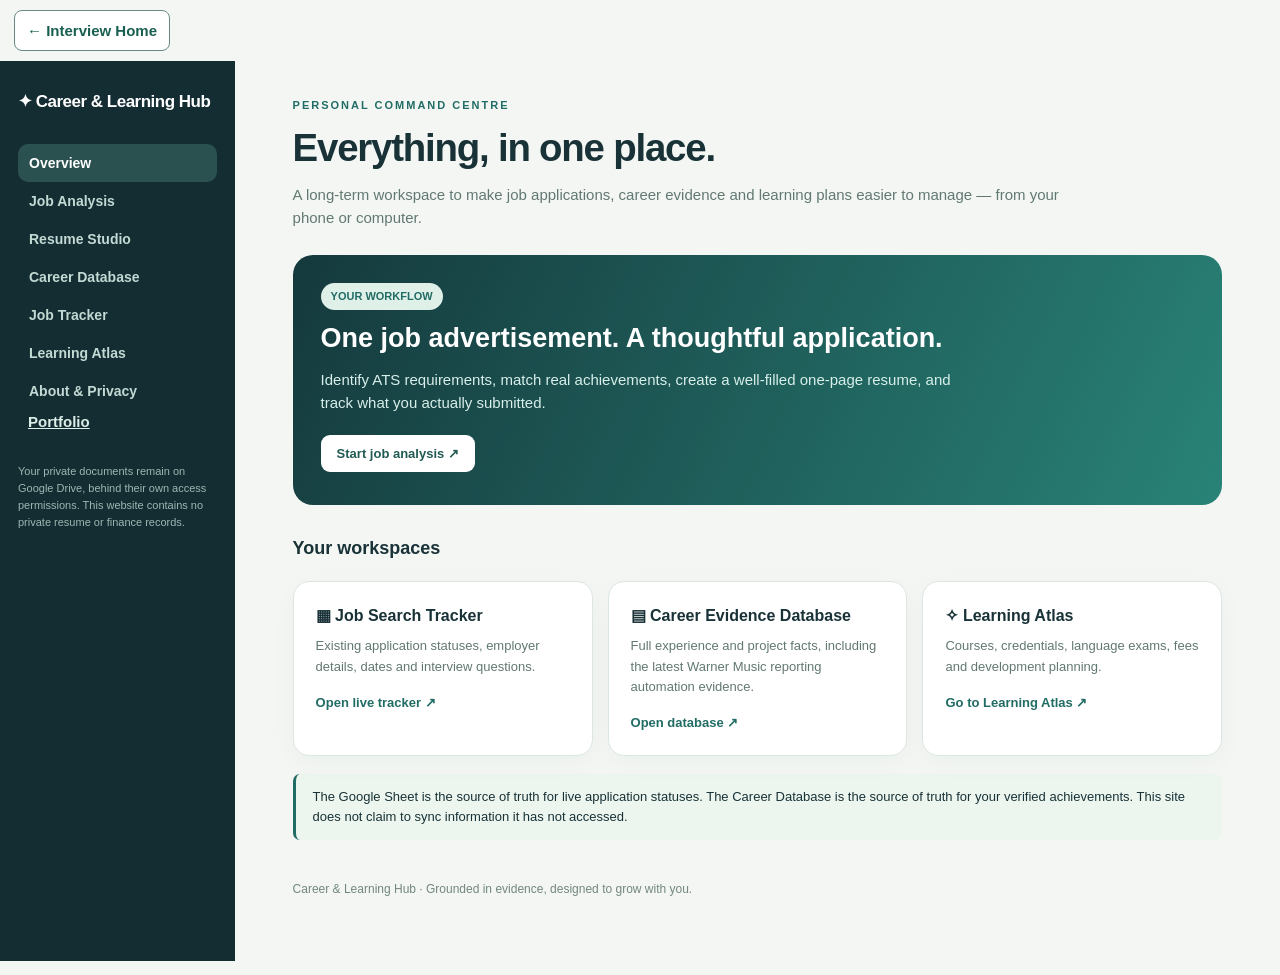
==== commit dcfbcacb: "Redesign interview studio around five guided learning questions" ====
--- a/index.html
+++ b/index.html
@@ -1 +1 @@
-<!doctype html><html lang="en"><head><meta charset="utf-8"><meta name="viewport" content="width=device-width,initial-scale=1"><meta name="theme-color" content="#152c31"><title>Career & Learning Hub</title><style>:root{--ink:#193237;--green:#216c64;--bg:#f3f6f3;--line:#dce6e2}*{box-sizing:border-box}body{margin:0;color:var(--ink);background:var(--bg);font:15px/1.55 -apple-system,BlinkMacSystemFont,"Segoe UI",sans-serif}.wrap{display:grid;grid-template-columns:235px minmax(0,1fr);min-height:100vh}aside{background:#142d32;color:#dceee7;padding:28px 18px;position:sticky;top:0;height:100vh}aside h2{font-size:17px;margin:0 0 28px;color:white;letter-spacing:-.5px}aside button{display:block;background:transparent;color:#c3d9d4;border:0;border-radius:10px;width:100%;text-align:left;padding:11px;cursor:pointer;font-size:14px;font-weight:600}aside button:hover,aside button.active{background:#2a5050;color:white}aside p{font-size:11px;color:#9bb8b2;margin-top:30px}main{padding:36px clamp(18px,4.5vw,70px);max-width:1320px;width:100%;margin:auto}.eyebrow{color:var(--green);font-weight:800;letter-spacing:2px;font-size:11px}.title{font-size:clamp(30px,3vw,42px);letter-spacing:-1.2px;margin:4px 0 5px}.muted{color:#627872}.lead{max-width:770px;margin-top:0}.hero{background:linear-gradient(115deg,#15393d,#298377);border-radius:20px;color:white;padding:28px;margin-top:26px}.hero h2{font-size:27px;margin:8px 0}.hero p{color:#d8efea;margin:4px 0 15px;max-width:650px}.grid{display:grid;grid-template-columns:repeat(3,1fr);gap:15px;margin:18px 0}.card{background:white;border:1px solid var(--line);border-radius:16px;padding:22px;box-shadow:0 8px 26px #193f3008}.card h3{margin:0 0 8px;font-size:16px}.card p{color:#627872;margin:0;font-size:13px}.link{color:var(--green);font-weight:750;text-decoration:none;font-size:13px;display:inline-block;margin-top:16px}.link:hover{text-decoration:underline}.btn{background:var(--green);color:white;border:0;border-radius:9px;padding:11px 16px;font-size:13px;font-weight:700;cursor:pointer;display:inline-block;margin:5px 5px 5px 0}.btn.second{color:var(--green);background:#e2f0eb}.section{font-size:18px;margin-top:30px}label{font-size:13px;font-weight:700;display:block;margin-bottom:7px}input,textarea{border:1px solid #c8d7d2;border-radius:10px;padding:12px 13px;width:100%;font:inherit;color:var(--ink)}textarea{min-height:190px;resize:vertical}.cols{display:grid;grid-template-columns:1.4fr 1fr;gap:16px}.page{display:none}.page.active{display:block}.pill{display:inline-block;font-size:11px;padding:5px 10px;background:#dff0e9;color:#216c64;border-radius:99px;font-weight:700}.row{display:flex;justify-content:space-between;align-items:center;gap:20px;padding:15px 0;border-bottom:1px solid var(--line)}.row a{color:var(--green);font-weight:700}.note{background:#ecf6ee;border-left:3px solid var(--green);padding:13px 17px;margin-top:16px;border-radius:7px;font-size:13px}.check{display:block;padding:8px 0;font-size:13px;color:#4d645e}.check input{width:auto;margin-right:9px}footer{padding:40px 0;font-size:12px;color:#738780}@media(max-width:850px){.wrap{display:block}aside{position:relative;height:auto;padding:18px}aside h2{margin:0 0 10px}nav{display:flex;gap:4px;overflow:auto}aside button{width:auto;white-space:nowrap;padding:9px 12px}aside p{display:none}main{padding:25px 18px}.grid,.cols{grid-template-columns:1fr}}</style></head><body><div class="wrap"><aside><h2>✦ Career & Learning Hub</h2><nav><button class="active" data-page="home">Overview</button><button data-page="apply">Job Analysis</button><button data-page="studio">Resume Studio</button><button data-page="record">Career Database</button><button data-page="tracker">Job Tracker</button><button data-page="learn">Learning Atlas</button><button data-page="about">About & Privacy</button><a href="portfolio.html" style="padding:8px 10px;font-weight:700;color:inherit">Portfolio</a></nav><p>Your private documents remain on Google Drive, behind their own access permissions. This website contains no private resume or finance records.</p></aside><main><div class="page active" id="home"><div class="eyebrow">PERSONAL COMMAND CENTRE</div><h1 class="title">Everything, in one place.</h1><p class="lead muted">A long-term workspace to make job applications, career evidence and learning plans easier to manage — from your phone or computer.</p><div class="hero"><span class="pill">YOUR WORKFLOW</span><h2>One job advertisement. A thoughtful application.</h2><p>Identify ATS requirements, match real achievements, create a well-filled one-page resume, and track what you actually submitted.</p><button class="btn" style="background:white;color:#225b54" onclick="show('apply')">Start job analysis ↗</button></div><h2 class="section">Your workspaces</h2><div class="grid"><div class="card"><h3>▦ Job Search Tracker</h3><p>Existing application statuses, employer details, dates and interview questions.</p><a class="link" target="_blank" rel="noopener" href="https://docs.google.com/spreadsheets/d/13AzHerJsNeVkLoNNlolljButKMDNS-WcrKO5Dhg8IFI/edit">Open live tracker ↗</a></div><div class="card"><h3>▤ Career Evidence Database</h3><p>Full experience and project facts, including the latest Warner Music reporting automation evidence.</p><a class="link" target="_blank" rel="noopener" href="https://docs.google.com/document/d/1NegzHbs26tu6FH81Z61_im1c344aH3s_83smQ58kPVE/edit">Open database ↗</a></div><div class="card"><h3>✧ Learning Atlas</h3><p>Courses, credentials, language exams, fees and development planning.</p><a class="link" href="#learn" onclick="show('learn')">Go to Learning Atlas ↗</a></div></div><div class="note">The Google Sheet is the source of truth for live application statuses. The Career Database is the source of truth for your verified achievements. This site does not claim to sync information it has not accessed.</div></div><div class="page" id="apply"><div class="eyebrow">APPLICATION WORKFLOW · STEP 1</div><h1 class="title">Job Analysis</h1><p class="lead muted">Paste an advertisement. The built-in keyword scanner is a first pass, not an ATS prediction or automatic evidence verification.</p><div class="cols" style="margin-top:23px"><div class="card"><label>Company and role</label><input id="role" placeholder="e.g. FP&A Analyst — Company"><label style="margin-top:14px">Full advertisement</label><textarea id="ad" placeholder="Paste responsibilities and requirements here..."></textarea><button class="btn" id="scan">Extract key terms</button><button class="btn second" id="copyanalysis">Copy full AI analysis request</button></div><div class="card"><h3>ATS analysis</h3><p id="output">Paste a job advertisement to begin. Your text is processed in this browser; it is not uploaded by this site.</p><div id="keywords"></div></div></div></div><div class="page" id="studio"><div class="eyebrow">APPLICATION WORKFLOW · STEP 2</div><h1 class="title">Resume Studio</h1><p class="lead muted">ATS-first content, sourced achievements and a properly balanced one-page A4 design — using the exact formatting style you established.</p><div class="card"><h3>Mandatory resume quality checklist</h3><div id="checklist"></div><p class="muted" style="font-size:12px">Checklist state stays on this browser only. Automatic PDF/DOCX production and cross-device sync are not yet part of this version.</p><button class="btn" id="copyresume">Copy resume-generation request</button><a class="btn second" target="_blank" href="https://docs.google.com/document/d/1NegzHbs26tu6FH81Z61_im1c344aH3s_83smQ58kPVE/edit" style="text-decoration:none">Open evidence database ↗</a></div></div><div class="page" id="record"><div class="eyebrow">VERIFIED KNOWLEDGE</div><h1 class="title">Career Database</h1><p class="lead muted">Your long-form experience, projects, codebase achievements and planning, editable over time.</p><div class="grid"><div class="card"><h3>Career Evidence Database</h3><p>20+ detailed sections, including the newest GAS architecture, validations, testing, deployment and training updates.</p><a class="link" target="_blank" href="https://docs.google.com/document/d/1NegzHbs26tu6FH81Z61_im1c344aH3s_83smQ58kPVE/edit">Open long-form database ↗</a></div><div class="card"><h3>Master Guide</h3><p>Permanent resume style, ATS workflow, status rules and continuity instructions.</p><a class="link" target="_blank" href="https://docs.google.com/document/d/1HAg74gvbQYX8l7IyF7mKuKb_IF8icAsLSRKldOt6AaU/edit">Open Master Guide ↗</a></div><div class="card"><h3>Add new experiences</h3><p>Paste new achievements into ChatGPT or Claude and ask it to append evidence to the same Google document.</p><button class="btn second" id="copyupdate">Copy update request</button></div></div></div><div class="page" id="tracker"><div class="eyebrow">ONE LIVE APPLICATION RECORD</div><h1 class="title">Job Tracker</h1><p class="lead muted">Applications, vacancies, recruiter responses and interviews live in the existing connected Google Sheet.</p><div class="card"><h3>Job Search Command Centre</h3><p>Always check the actual spreadsheet before counting submitted applications.</p><a class="btn" href="https://docs.google.com/spreadsheets/d/13AzHerJsNeVkLoNNlolljButKMDNS-WcrKO5Dhg8IFI/edit" target="_blank" style="text-decoration:none;margin-top:18px">Open live Google Sheet ↗</a></div><div class="note">A job is only marked “Applied” after you confirm completing the application. Portal failures should remain “Not applied,” with a note about what happened.</div></div><div class="page" id="learn"><div class="eyebrow">LIVE INTERACTIVE LEARNING</div><h1 class="title">Learning Atlas</h1><p class="lead muted">Your full original planner is available below inside this website — with course selections, budgets, exam guides, learning progress and export/backup controls. This version saves progress in this browser; use Export Backup to move it to another device.</p><div class="card" style="padding:14px;margin-bottom:14px"><b style="font-size:14px">Original interactive planner</b><p>Use every planner tab below. On mobile, scroll within the planner to access its tools and course lists.</p><a class="link" href="atlas.html" target="_blank" rel="noopener">Open full-screen view (same website)</a></div><iframe title="Interactive Learning Atlas" src="atlas.html" style="display:block;border:1px solid #dce6e2;border-radius:16px;background:white;width:100%;height:1500px" loading="lazy"></iframe></div><div class="page" id="about"><div class="eyebrow">VERSION 1 · CAPABILITIES</div><h1 class="title">Privacy and roadmap</h1><div class="cols"><div class="card"><h3>Working now</h3><p>Mobile-friendly hosted directory, links to your private live records, basic local ATS keyword extraction, copyable AI prompts and a device-local resume checklist.</p></div><div class="card"><h3>Not integrated yet</h3><p>Cloud login, direct Sheet updates, server-side AI API calls, automatic document rendering/quality checks, and cross-device persistence of notes. These require secure backend integration.</p></div></div><div class="note">Do not paste confidential employer documents, code, employee data or passwords into this public site. Google document links still require the correct Google-account permissions.</div></div><footer>Career & Learning Hub · Grounded in evidence, designed to grow with you.</footer></main></div><script>const $=id=>document.getElementById(id);function show(x){document.querySelectorAll('.page').forEach(e=>e.classList.toggle('active',e.id===x));document.querySelectorAll('aside button').forEach(e=>e.classList.toggle('active',e.dataset.page===x));history.replaceState(null,'','#'+x);window.scrollTo(0,0)}window.show=show;document.querySelectorAll('aside button').forEach(b=>b.onclick=()=>show(b.dataset.page));if(location.hash&&$(location.hash.slice(1)))show(location.hash.slice(1));const doc='https://docs.google.com/document/d/1NegzHbs26tu6FH81Z61_im1c344aH3s_83smQ58kPVE/edit',guide='https://docs.google.com/document/d/1HAg74gvbQYX8l7IyF7mKuKb_IF8icAsLSRKldOt6AaU/edit',tracker='https://docs.google.com/spreadsheets/d/13AzHerJsNeVkLoNNlolljButKMDNS-WcrKO5Dhg8IFI/edit';const terms=[['FP&A',/fp&a|financial planning|financial analys/i],['Budgeting',/budget/i],['Forecasting',/forecast/i],['Variance analysis',/variance|actuals? vs/i],['Cash flow',/cash.flow/i],['Financial reporting',/financial report|management report/i],['Accounting',/accounting|general ledger|\bGL\b/i],['Reconciliations',/reconcil/i],['Excel',/excel|spreadsheets?/i],['SQL',/\bSQL\b/i],['Python',/python/i],['Power BI',/power.bi|\bDAX\b/i],['Tableau',/tableau/i],['ERP / SAP',/\bERP\b|\bSAP\b|Oracle/i],['Automation / AI',/automati|\bAI\b|apps script|\bVBA\b/i],['Data quality',/validat|data accuracy|data quality|exceptions/i],['Dashboards',/dashboard|visuali[sz]/i],['Stakeholders',/stakeholder|collaborat|business partner/i],['KPIs',/\bKPI\b|performance metrics/i],['Documentation',/documentat|playbook|\bSOP\b/i],['Process improvement',/process improv|transform|streamlin/i],['Testing',/testing|\bUAT\b|troubleshoot/i]];$('scan').onclick=()=>{let s=$('ad').value;if(s.trim().length<35){$('output').textContent='Paste a complete advertisement first.';return}let found=terms.filter(x=>x[1].test(s));$('output').textContent=found.length+' categories detected. Their match to your experience still needs verification.';$('keywords').replaceChildren(...found.map(x=>{let p=document.createElement('p');p.style.cssText='margin:8px 0;color:#216c64;font-size:13px';p.textContent='✓ '+x[0]+' · check evidence';return p}))};async function cp(s,b){try{await navigator.clipboard.writeText(s);let p=b.textContent;b.textContent='Copied ✓';setTimeout(()=>b.textContent=p,1800)}catch(_){prompt('Copy:',s)}}function base(){return 'Use my Career Evidence Database '+doc+' and Master Guide '+guide+'. Use the EXISTING Job Tracker '+tracker+'. Never invent experience, and mark a job Applied only after I confirm.'}$('copyanalysis').onclick=e=>cp(base()+'\nAnalyse the following advertisement: verify job legitimacy, identify ALL ATS keywords, match each with actual evidence from my database (verified/partial/missing), select relevant achievements, create a tailored one-page A4 PDF and DOCX resume using my black-and-white Infosys reference, fill meaningful blank space with DISTINCT additional evidence, render/check fonts, whitespace and page count, draft a cover letter or application answers if appropriate, and add this opportunity and interview questions to the existing tracker without marking Applied.\nRole: '+$('role').value+'\nAd:\n'+$('ad').value,e.currentTarget);const checks=['High-value ATS keywords extracted','Every term matched to verified / partial / missing evidence','Relevant achievements prioritized with honest metrics','Additional distinct accomplishments fill meaningful blank space','One A4 page, black headers, centered contact details','Readable font, justified bullets and aligned dates','Rendered PDF checked for overflow and empty footer'];checks.forEach((x,i)=>{let l=document.createElement('label');l.className='check';let a=document.createElement('input');a.type='checkbox';a.checked=localStorage.getItem('check'+i)==='1';a.onchange=()=>localStorage.setItem('check'+i,a.checked?'1':'0');l.append(a,x);$('checklist').appendChild(l)});$('copyresume').onclick=e=>cp(base()+'\nFor the current job, extract ATS keywords first and tailor a complete truthful one-page A4 resume. Use relevant achievements first, then fill remaining space with distinct confirmed accomplishments; avoid padding, tiny fonts and large blank areas. Produce PDF+DOCX, render and visually inspect; apply my uploaded Infosys style.',e.currentTarget);$('copyupdate').onclick=e=>cp('Update the SAME live Career Evidence Database '+doc+' using my new career/project facts. Record date, evidence, scale, problem, my role, tools, tested/live/planned status, privacy and updated resume-ready bullets. Append change history; do not make a duplicate document.',e.currentTarget);</script></body></html>+<!doctype html><html lang="en"><head><meta charset="utf-8"><meta name="viewport" content="width=device-width,initial-scale=1"><meta name="theme-color" content="#152c31"><title>Career & Learning Hub</title><style>:root{--ink:#193237;--green:#216c64;--bg:#f3f6f3;--line:#dce6e2}*{box-sizing:border-box}body{margin:0;color:var(--ink);background:var(--bg);font:15px/1.55 -apple-system,BlinkMacSystemFont,"Segoe UI",sans-serif}.wrap{display:grid;grid-template-columns:235px minmax(0,1fr);min-height:100vh}aside{background:#142d32;color:#dceee7;padding:28px 18px;position:sticky;top:0;height:100vh}aside h2{font-size:17px;margin:0 0 28px;color:white;letter-spacing:-.5px}aside button{display:block;background:transparent;color:#c3d9d4;border:0;border-radius:10px;width:100%;text-align:left;padding:11px;cursor:pointer;font-size:14px;font-weight:600}aside button:hover,aside button.active{background:#2a5050;color:white}aside p{font-size:11px;color:#9bb8b2;margin-top:30px}main{padding:36px clamp(18px,4.5vw,70px);max-width:1320px;width:100%;margin:auto}.eyebrow{color:var(--green);font-weight:800;letter-spacing:2px;font-size:11px}.title{font-size:clamp(30px,3vw,42px);letter-spacing:-1.2px;margin:4px 0 5px}.muted{color:#627872}.lead{max-width:770px;margin-top:0}.hero{background:linear-gradient(115deg,#15393d,#298377);border-radius:20px;color:white;padding:28px;margin-top:26px}.hero h2{font-size:27px;margin:8px 0}.hero p{color:#d8efea;margin:4px 0 15px;max-width:650px}.grid{display:grid;grid-template-columns:repeat(3,1fr);gap:15px;margin:18px 0}.card{background:white;border:1px solid var(--line);border-radius:16px;padding:22px;box-shadow:0 8px 26px #193f3008}.card h3{margin:0 0 8px;font-size:16px}.card p{color:#627872;margin:0;font-size:13px}.link{color:var(--green);font-weight:750;text-decoration:none;font-size:13px;display:inline-block;margin-top:16px}.link:hover{text-decoration:underline}.btn{background:var(--green);color:white;border:0;border-radius:9px;padding:11px 16px;font-size:13px;font-weight:700;cursor:pointer;display:inline-block;margin:5px 5px 5px 0}.btn.second{color:var(--green);background:#e2f0eb}.section{font-size:18px;margin-top:30px}label{font-size:13px;font-weight:700;display:block;margin-bottom:7px}input,textarea{border:1px solid #c8d7d2;border-radius:10px;padding:12px 13px;width:100%;font:inherit;color:var(--ink)}textarea{min-height:190px;resize:vertical}.cols{display:grid;grid-template-columns:1.4fr 1fr;gap:16px}.page{display:none}.page.active{display:block}.pill{display:inline-block;font-size:11px;padding:5px 10px;background:#dff0e9;color:#216c64;border-radius:99px;font-weight:700}.row{display:flex;justify-content:space-between;align-items:center;gap:20px;padding:15px 0;border-bottom:1px solid var(--line)}.row a{color:var(--green);font-weight:700}.note{background:#ecf6ee;border-left:3px solid var(--green);padding:13px 17px;margin-top:16px;border-radius:7px;font-size:13px}.check{display:block;padding:8px 0;font-size:13px;color:#4d645e}.check input{width:auto;margin-right:9px}footer{padding:40px 0;font-size:12px;color:#738780}@media(max-width:850px){.wrap{display:block}aside{position:relative;height:auto;padding:18px}aside h2{margin:0 0 10px}nav{display:flex;gap:4px;overflow:auto}aside button{width:auto;white-space:nowrap;padding:9px 12px}aside p{display:none}main{padding:25px 18px}.grid,.cols{grid-template-columns:1fr}}</style></head><body><a id="interview-return" href="inspired-financials.html#home" style="display:inline-block;margin:10px 14px;padding:8px 12px;border:1px solid #688a83;border-radius:8px;background:#fff;color:#185f52;text-decoration:none;font-weight:650">← Interview Home</a><div class="wrap"><aside><h2>✦ Career & Learning Hub</h2><nav><button class="active" data-page="home">Overview</button><button data-page="apply">Job Analysis</button><button data-page="studio">Resume Studio</button><button data-page="record">Career Database</button><button data-page="tracker">Job Tracker</button><button data-page="learn">Learning Atlas</button><button data-page="about">About & Privacy</button><a href="portfolio.html" style="padding:8px 10px;font-weight:700;color:inherit">Portfolio</a></nav><p>Your private documents remain on Google Drive, behind their own access permissions. This website contains no private resume or finance records.</p></aside><main><div class="page active" id="home"><div class="eyebrow">PERSONAL COMMAND CENTRE</div><h1 class="title">Everything, in one place.</h1><p class="lead muted">A long-term workspace to make job applications, career evidence and learning plans easier to manage — from your phone or computer.</p><div class="hero"><span class="pill">YOUR WORKFLOW</span><h2>One job advertisement. A thoughtful application.</h2><p>Identify ATS requirements, match real achievements, create a well-filled one-page resume, and track what you actually submitted.</p><button class="btn" style="background:white;color:#225b54" onclick="show('apply')">Start job analysis ↗</button></div><h2 class="section">Your workspaces</h2><div class="grid"><div class="card"><h3>▦ Job Search Tracker</h3><p>Existing application statuses, employer details, dates and interview questions.</p><a class="link" target="_blank" rel="noopener" href="https://docs.google.com/spreadsheets/d/13AzHerJsNeVkLoNNlolljButKMDNS-WcrKO5Dhg8IFI/edit">Open live tracker ↗</a></div><div class="card"><h3>▤ Career Evidence Database</h3><p>Full experience and project facts, including the latest Warner Music reporting automation evidence.</p><a class="link" target="_blank" rel="noopener" href="https://docs.google.com/document/d/1NegzHbs26tu6FH81Z61_im1c344aH3s_83smQ58kPVE/edit">Open database ↗</a></div><div class="card"><h3>✧ Learning Atlas</h3><p>Courses, credentials, language exams, fees and development planning.</p><a class="link" href="#learn" onclick="show('learn')">Go to Learning Atlas ↗</a></div></div><div class="note">The Google Sheet is the source of truth for live application statuses. The Career Database is the source of truth for your verified achievements. This site does not claim to sync information it has not accessed.</div></div><div class="page" id="apply"><div class="eyebrow">APPLICATION WORKFLOW · STEP 1</div><h1 class="title">Job Analysis</h1><p class="lead muted">Paste an advertisement. The built-in keyword scanner is a first pass, not an ATS prediction or automatic evidence verification.</p><div class="cols" style="margin-top:23px"><div class="card"><label>Company and role</label><input id="role" placeholder="e.g. FP&A Analyst — Company"><label style="margin-top:14px">Full advertisement</label><textarea id="ad" placeholder="Paste responsibilities and requirements here..."></textarea><button class="btn" id="scan">Extract key terms</button><button class="btn second" id="copyanalysis">Copy full AI analysis request</button></div><div class="card"><h3>ATS analysis</h3><p id="output">Paste a job advertisement to begin. Your text is processed in this browser; it is not uploaded by this site.</p><div id="keywords"></div></div></div></div><div class="page" id="studio"><div class="eyebrow">APPLICATION WORKFLOW · STEP 2</div><h1 class="title">Resume Studio</h1><p class="lead muted">ATS-first content, sourced achievements and a properly balanced one-page A4 design — using the exact formatting style you established.</p><div class="card"><h3>Mandatory resume quality checklist</h3><div id="checklist"></div><p class="muted" style="font-size:12px">Checklist state stays on this browser only. Automatic PDF/DOCX production and cross-device sync are not yet part of this version.</p><button class="btn" id="copyresume">Copy resume-generation request</button><a class="btn second" target="_blank" href="https://docs.google.com/document/d/1NegzHbs26tu6FH81Z61_im1c344aH3s_83smQ58kPVE/edit" style="text-decoration:none">Open evidence database ↗</a></div></div><div class="page" id="record"><div class="eyebrow">VERIFIED KNOWLEDGE</div><h1 class="title">Career Database</h1><p class="lead muted">Your long-form experience, projects, codebase achievements and planning, editable over time.</p><div class="grid"><div class="card"><h3>Career Evidence Database</h3><p>20+ detailed sections, including the newest GAS architecture, validations, testing, deployment and training updates.</p><a class="link" target="_blank" href="https://docs.google.com/document/d/1NegzHbs26tu6FH81Z61_im1c344aH3s_83smQ58kPVE/edit">Open long-form database ↗</a></div><div class="card"><h3>Master Guide</h3><p>Permanent resume style, ATS workflow, status rules and continuity instructions.</p><a class="link" target="_blank" href="https://docs.google.com/document/d/1HAg74gvbQYX8l7IyF7mKuKb_IF8icAsLSRKldOt6AaU/edit">Open Master Guide ↗</a></div><div class="card"><h3>Add new experiences</h3><p>Paste new achievements into ChatGPT or Claude and ask it to append evidence to the same Google document.</p><button class="btn second" id="copyupdate">Copy update request</button></div></div></div><div class="page" id="tracker"><div class="eyebrow">ONE LIVE APPLICATION RECORD</div><h1 class="title">Job Tracker</h1><p class="lead muted">Applications, vacancies, recruiter responses and interviews live in the existing connected Google Sheet.</p><div class="card"><h3>Job Search Command Centre</h3><p>Always check the actual spreadsheet before counting submitted applications.</p><a class="btn" href="https://docs.google.com/spreadsheets/d/13AzHerJsNeVkLoNNlolljButKMDNS-WcrKO5Dhg8IFI/edit" target="_blank" style="text-decoration:none;margin-top:18px">Open live Google Sheet ↗</a></div><div class="note">A job is only marked “Applied” after you confirm completing the application. Portal failures should remain “Not applied,” with a note about what happened.</div></div><div class="page" id="learn"><div class="eyebrow">LIVE INTERACTIVE LEARNING</div><h1 class="title">Learning Atlas</h1><p class="lead muted">Your full original planner is available below inside this website — with course selections, budgets, exam guides, learning progress and export/backup controls. This version saves progress in this browser; use Export Backup to move it to another device.</p><div class="card" style="padding:14px;margin-bottom:14px"><b style="font-size:14px">Original interactive planner</b><p>Use every planner tab below. On mobile, scroll within the planner to access its tools and course lists.</p><a class="link" href="atlas.html" target="_blank" rel="noopener">Open full-screen view (same website)</a></div><iframe title="Interactive Learning Atlas" src="atlas.html" style="display:block;border:1px solid #dce6e2;border-radius:16px;background:white;width:100%;height:1500px" loading="lazy"></iframe></div><div class="page" id="about"><div class="eyebrow">VERSION 1 · CAPABILITIES</div><h1 class="title">Privacy and roadmap</h1><div class="cols"><div class="card"><h3>Working now</h3><p>Mobile-friendly hosted directory, links to your private live records, basic local ATS keyword extraction, copyable AI prompts and a device-local resume checklist.</p></div><div class="card"><h3>Not integrated yet</h3><p>Cloud login, direct Sheet updates, server-side AI API calls, automatic document rendering/quality checks, and cross-device persistence of notes. These require secure backend integration.</p></div></div><div class="note">Do not paste confidential employer documents, code, employee data or passwords into this public site. Google document links still require the correct Google-account permissions.</div></div><footer>Career & Learning Hub · Grounded in evidence, designed to grow with you.</footer></main></div><script>const $=id=>document.getElementById(id);function show(x){document.querySelectorAll('.page').forEach(e=>e.classList.toggle('active',e.id===x));document.querySelectorAll('aside button').forEach(e=>e.classList.toggle('active',e.dataset.page===x));history.replaceState(null,'','#'+x);window.scrollTo(0,0)}window.show=show;document.querySelectorAll('aside button').forEach(b=>b.onclick=()=>show(b.dataset.page));if(location.hash&&$(location.hash.slice(1)))show(location.hash.slice(1));const doc='https://docs.google.com/document/d/1NegzHbs26tu6FH81Z61_im1c344aH3s_83smQ58kPVE/edit',guide='https://docs.google.com/document/d/1HAg74gvbQYX8l7IyF7mKuKb_IF8icAsLSRKldOt6AaU/edit',tracker='https://docs.google.com/spreadsheets/d/13AzHerJsNeVkLoNNlolljButKMDNS-WcrKO5Dhg8IFI/edit';const terms=[['FP&A',/fp&a|financial planning|financial analys/i],['Budgeting',/budget/i],['Forecasting',/forecast/i],['Variance analysis',/variance|actuals? vs/i],['Cash flow',/cash.flow/i],['Financial reporting',/financial report|management report/i],['Accounting',/accounting|general ledger|\bGL\b/i],['Reconciliations',/reconcil/i],['Excel',/excel|spreadsheets?/i],['SQL',/\bSQL\b/i],['Python',/python/i],['Power BI',/power.bi|\bDAX\b/i],['Tableau',/tableau/i],['ERP / SAP',/\bERP\b|\bSAP\b|Oracle/i],['Automation / AI',/automati|\bAI\b|apps script|\bVBA\b/i],['Data quality',/validat|data accuracy|data quality|exceptions/i],['Dashboards',/dashboard|visuali[sz]/i],['Stakeholders',/stakeholder|collaborat|business partner/i],['KPIs',/\bKPI\b|performance metrics/i],['Documentation',/documentat|playbook|\bSOP\b/i],['Process improvement',/process improv|transform|streamlin/i],['Testing',/testing|\bUAT\b|troubleshoot/i]];$('scan').onclick=()=>{let s=$('ad').value;if(s.trim().length<35){$('output').textContent='Paste a complete advertisement first.';return}let found=terms.filter(x=>x[1].test(s));$('output').textContent=found.length+' categories detected. Their match to your experience still needs verification.';$('keywords').replaceChildren(...found.map(x=>{let p=document.createElement('p');p.style.cssText='margin:8px 0;color:#216c64;font-size:13px';p.textContent='✓ '+x[0]+' · check evidence';return p}))};async function cp(s,b){try{await navigator.clipboard.writeText(s);let p=b.textContent;b.textContent='Copied ✓';setTimeout(()=>b.textContent=p,1800)}catch(_){prompt('Copy:',s)}}function base(){return 'Use my Career Evidence Database '+doc+' and Master Guide '+guide+'. Use the EXISTING Job Tracker '+tracker+'. Never invent experience, and mark a job Applied only after I confirm.'}$('copyanalysis').onclick=e=>cp(base()+'\nAnalyse the following advertisement: verify job legitimacy, identify ALL ATS keywords, match each with actual evidence from my database (verified/partial/missing), select relevant achievements, create a tailored one-page A4 PDF and DOCX resume using my black-and-white Infosys reference, fill meaningful blank space with DISTINCT additional evidence, render/check fonts, whitespace and page count, draft a cover letter or application answers if appropriate, and add this opportunity and interview questions to the existing tracker without marking Applied.\nRole: '+$('role').value+'\nAd:\n'+$('ad').value,e.currentTarget);const checks=['High-value ATS keywords extracted','Every term matched to verified / partial / missing evidence','Relevant achievements prioritized with honest metrics','Additional distinct accomplishments fill meaningful blank space','One A4 page, black headers, centered contact details','Readable font, justified bullets and aligned dates','Rendered PDF checked for overflow and empty footer'];checks.forEach((x,i)=>{let l=document.createElement('label');l.className='check';let a=document.createElement('input');a.type='checkbox';a.checked=localStorage.getItem('check'+i)==='1';a.onchange=()=>localStorage.setItem('check'+i,a.checked?'1':'0');l.append(a,x);$('checklist').appendChild(l)});$('copyresume').onclick=e=>cp(base()+'\nFor the current job, extract ATS keywords first and tailor a complete truthful one-page A4 resume. Use relevant achievements first, then fill remaining space with distinct confirmed accomplishments; avoid padding, tiny fonts and large blank areas. Produce PDF+DOCX, render and visually inspect; apply my uploaded Infosys style.',e.currentTarget);$('copyupdate').onclick=e=>cp('Update the SAME live Career Evidence Database '+doc+' using my new career/project facts. Record date, evidence, scale, problem, my role, tools, tested/live/planned status, privacy and updated resume-ready bullets. Append change history; do not make a duplicate document.',e.currentTarget);</script></body></html>
